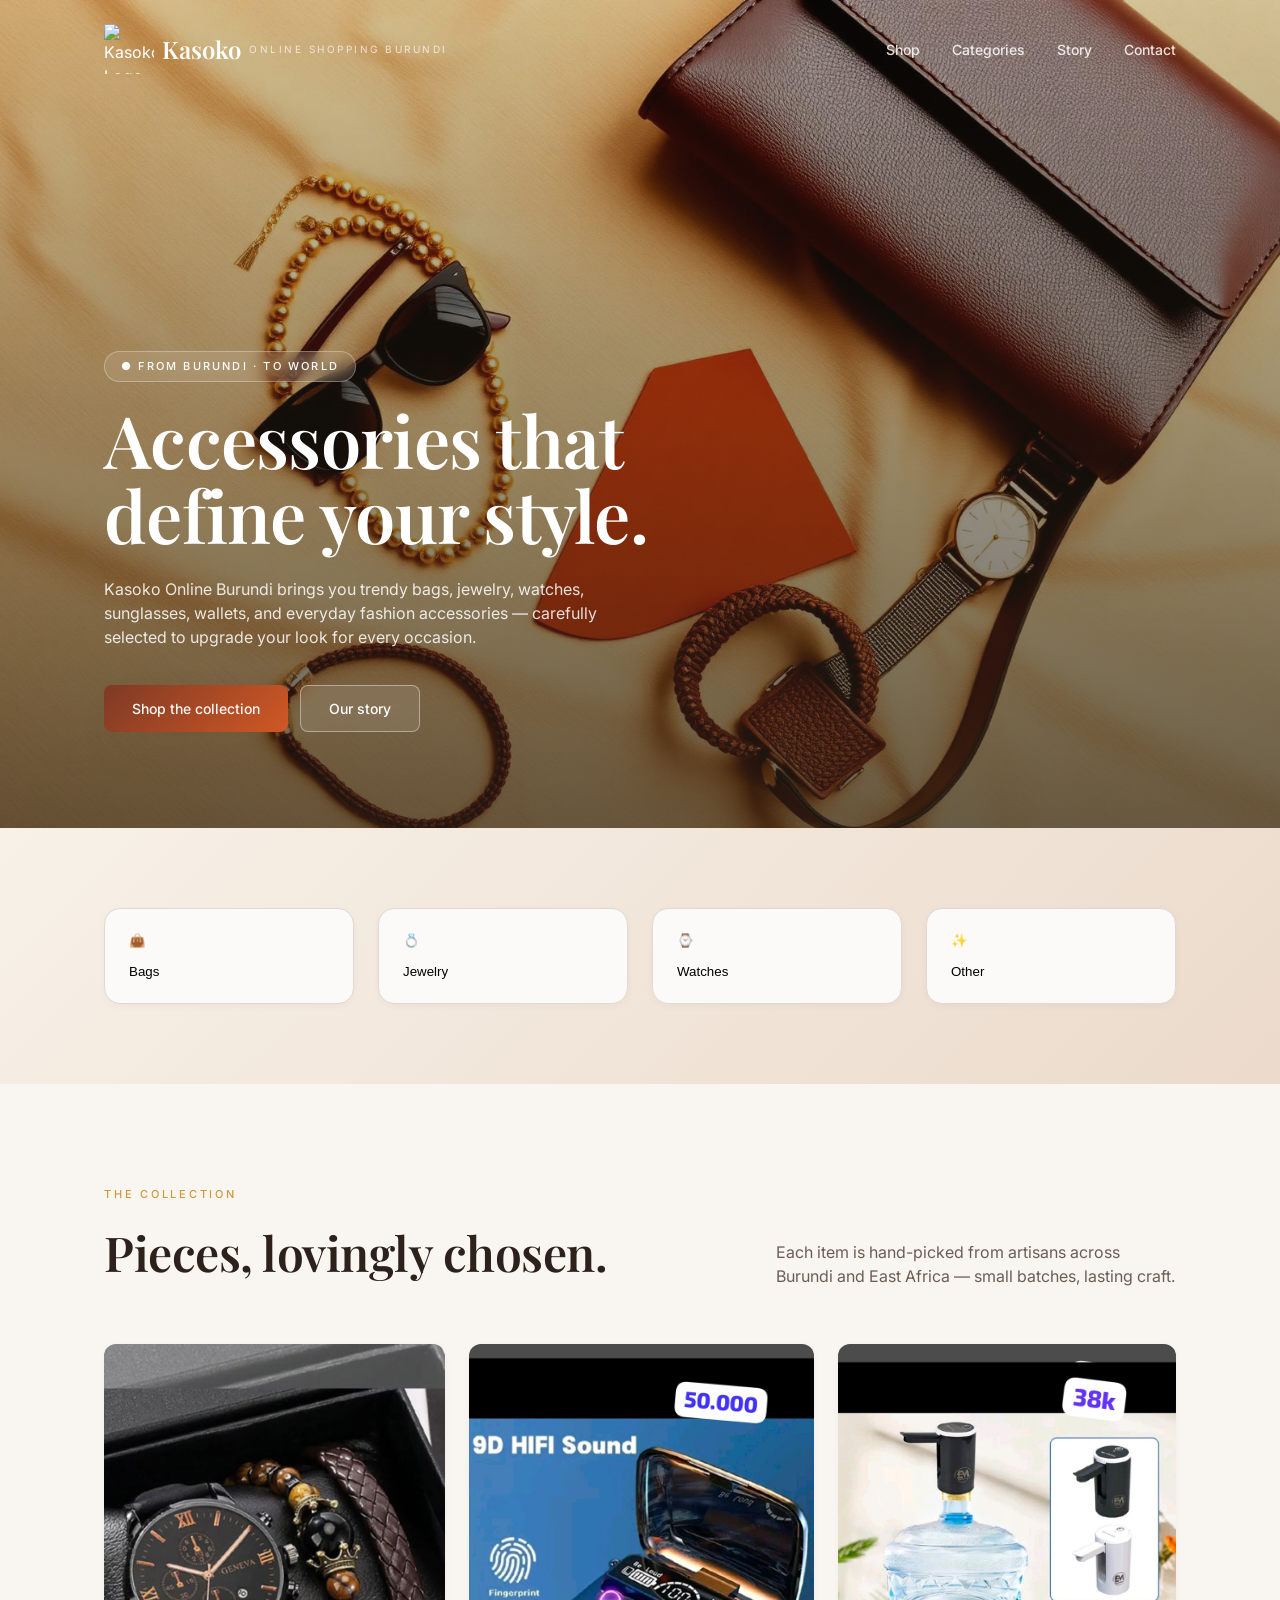
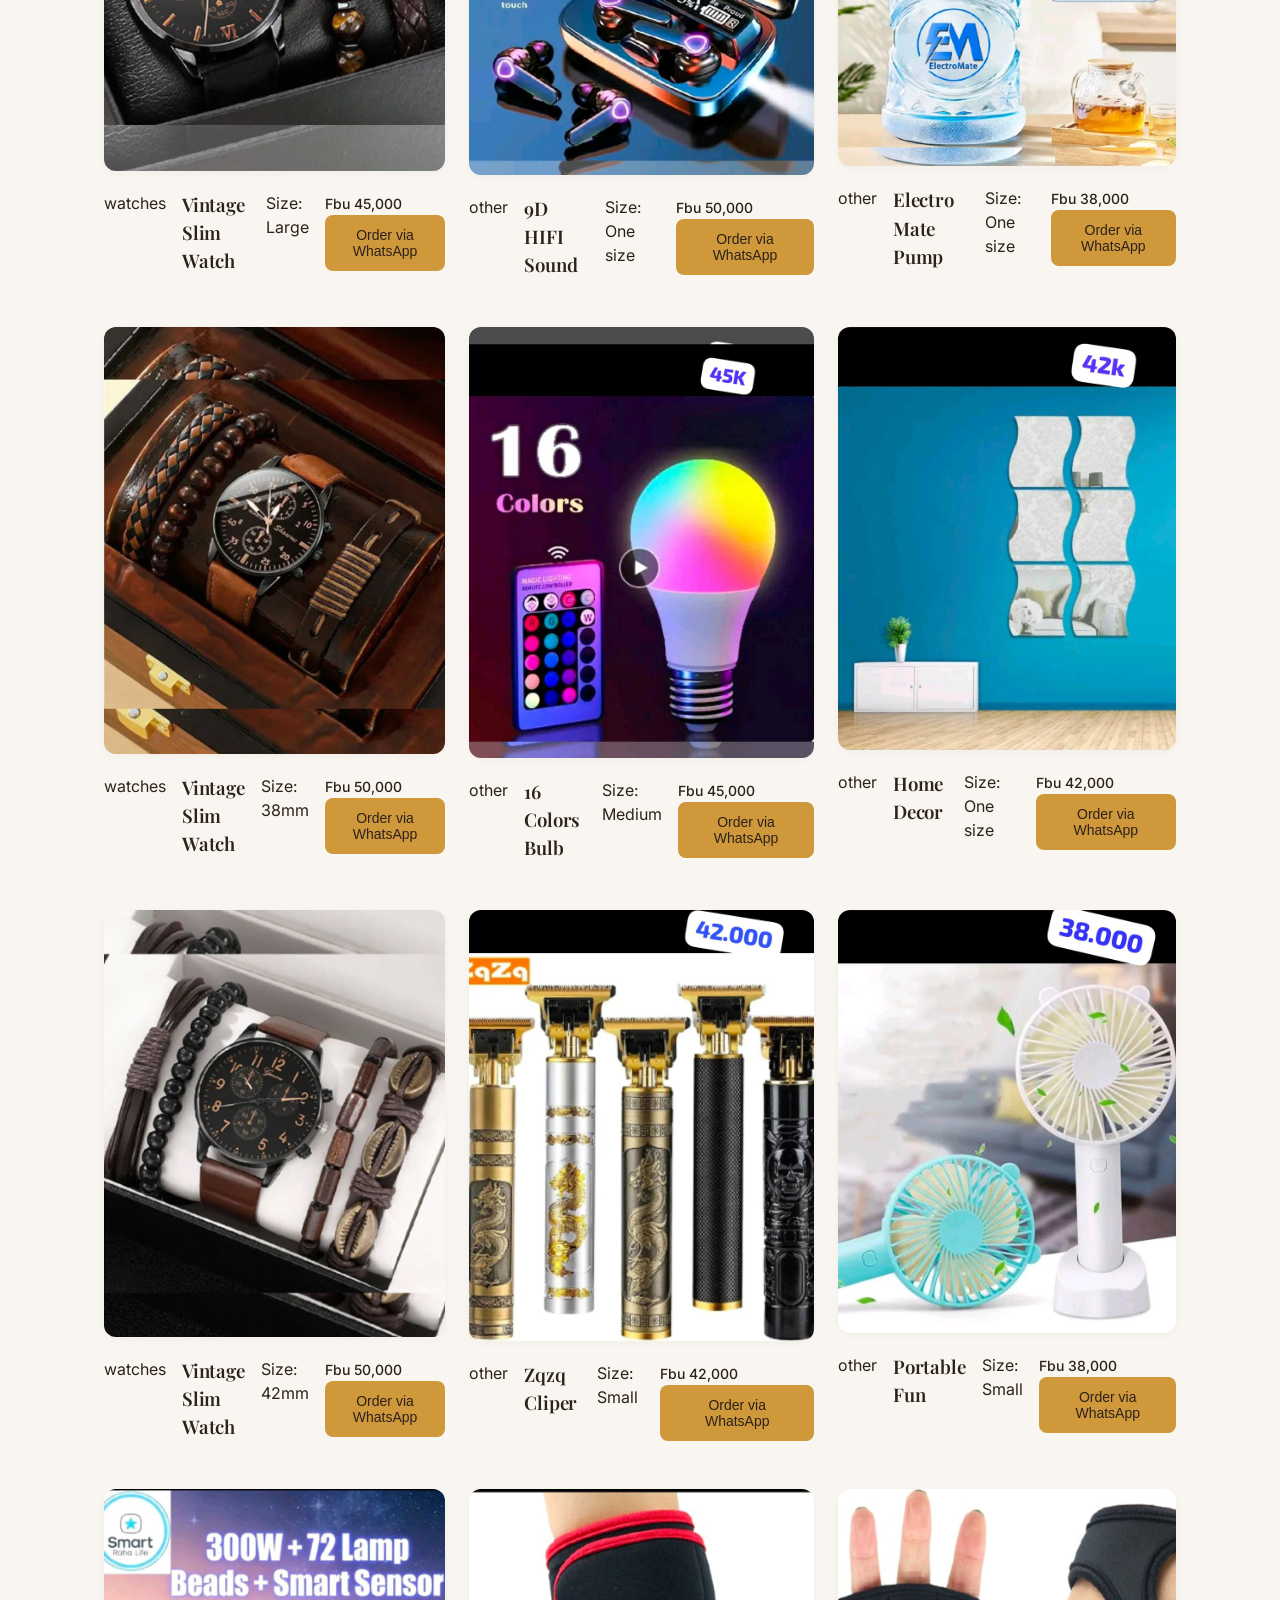
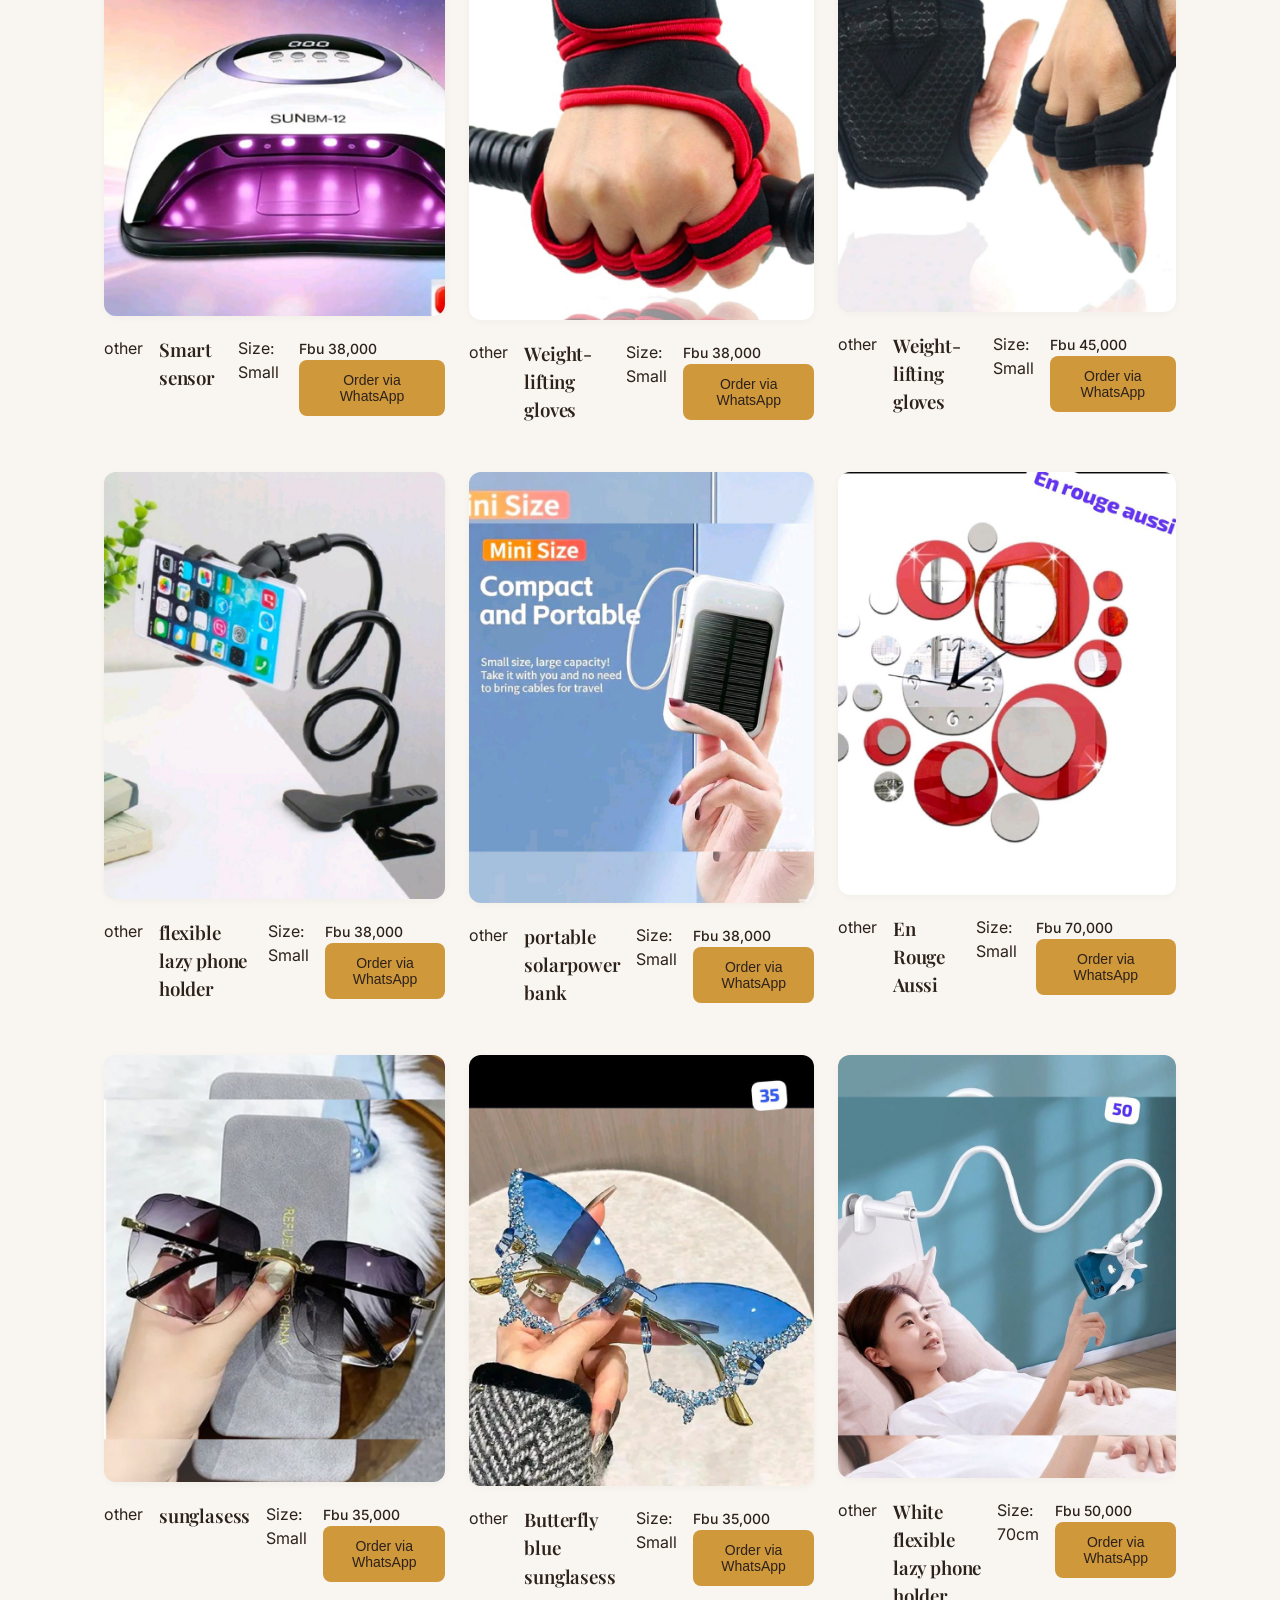
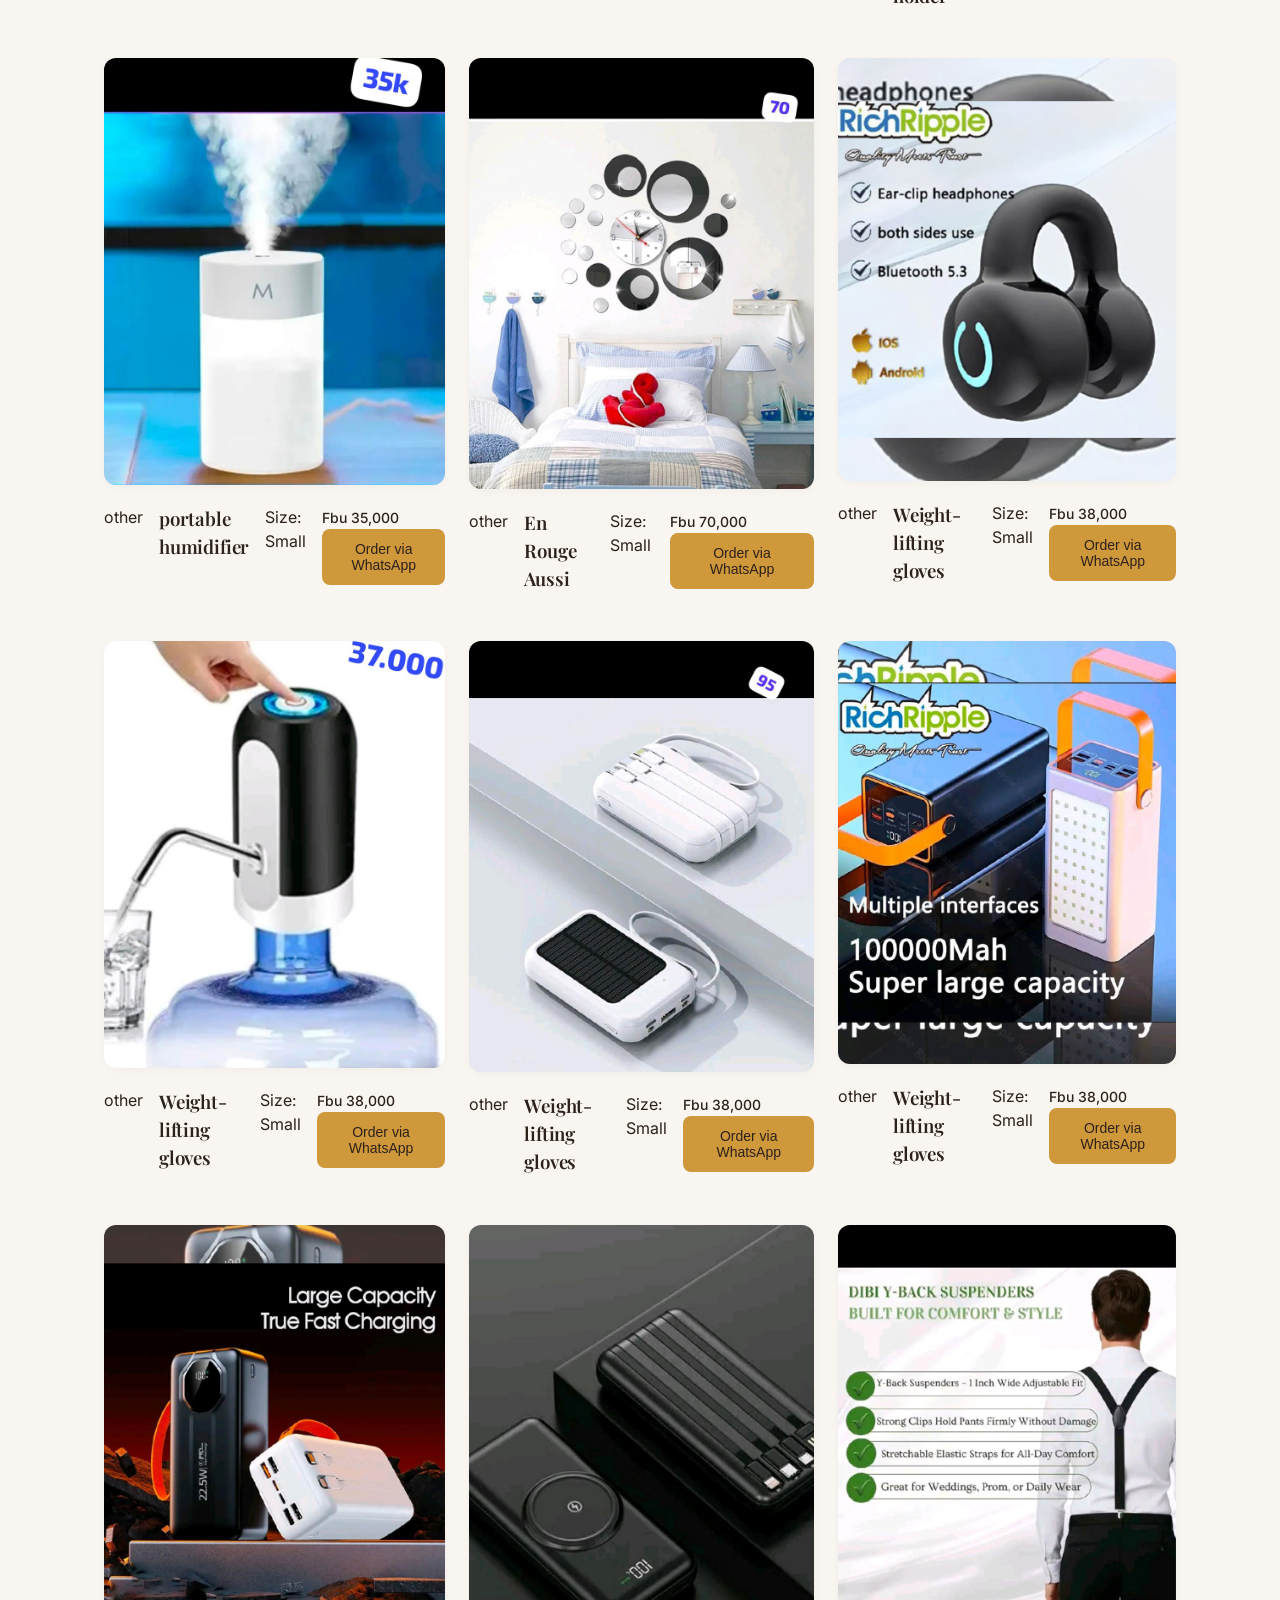
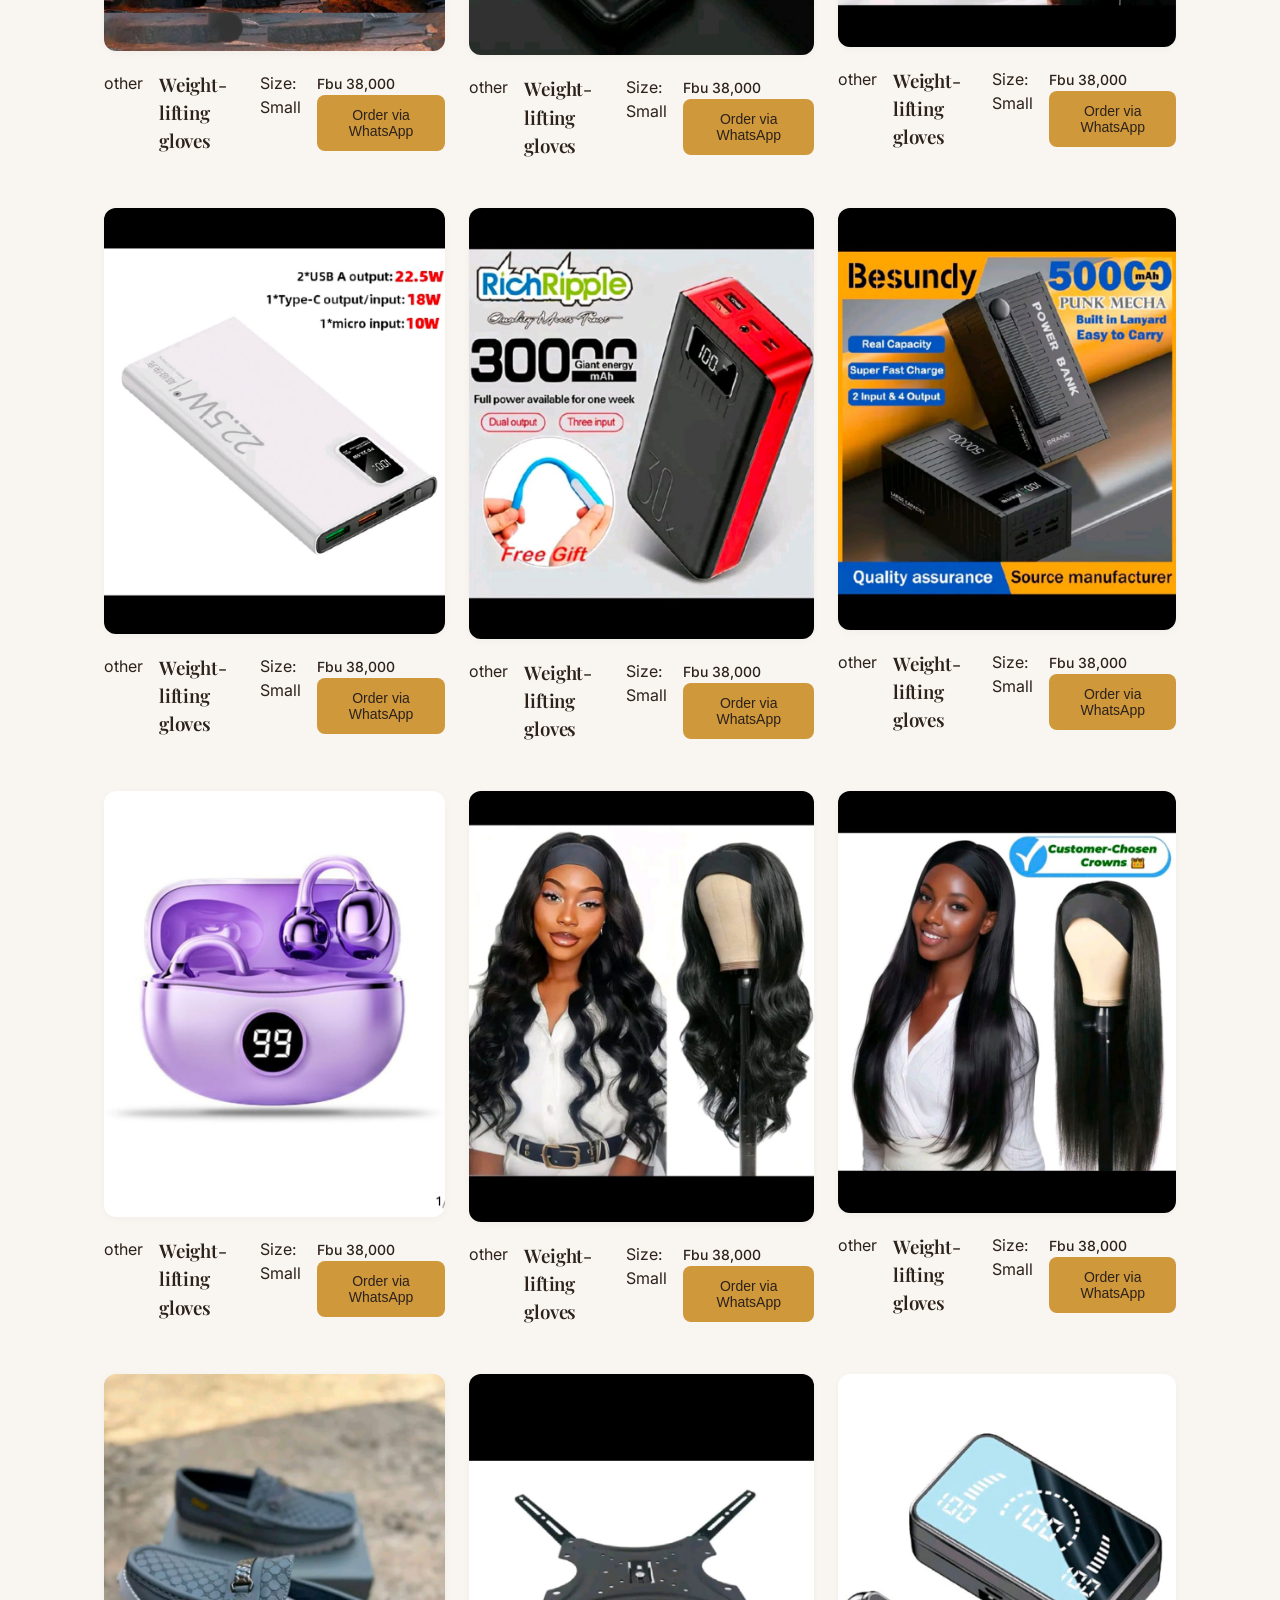
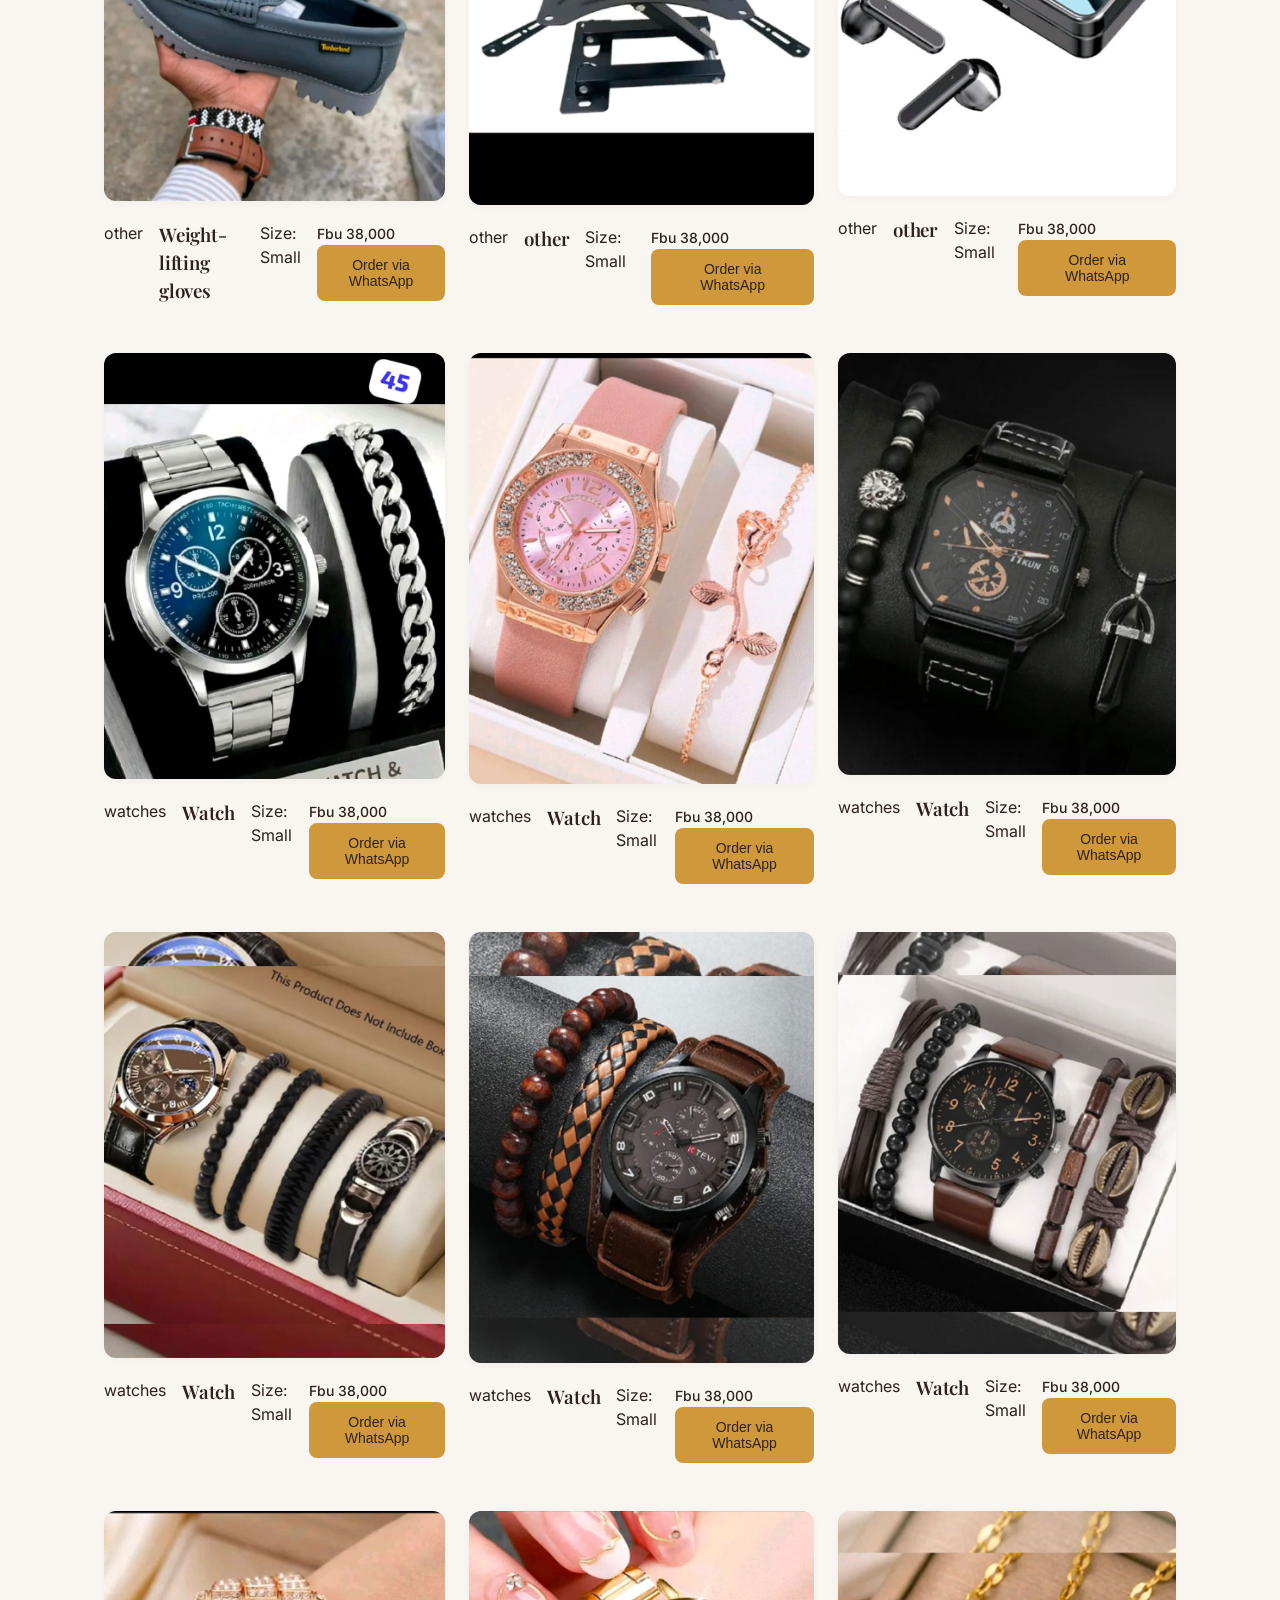
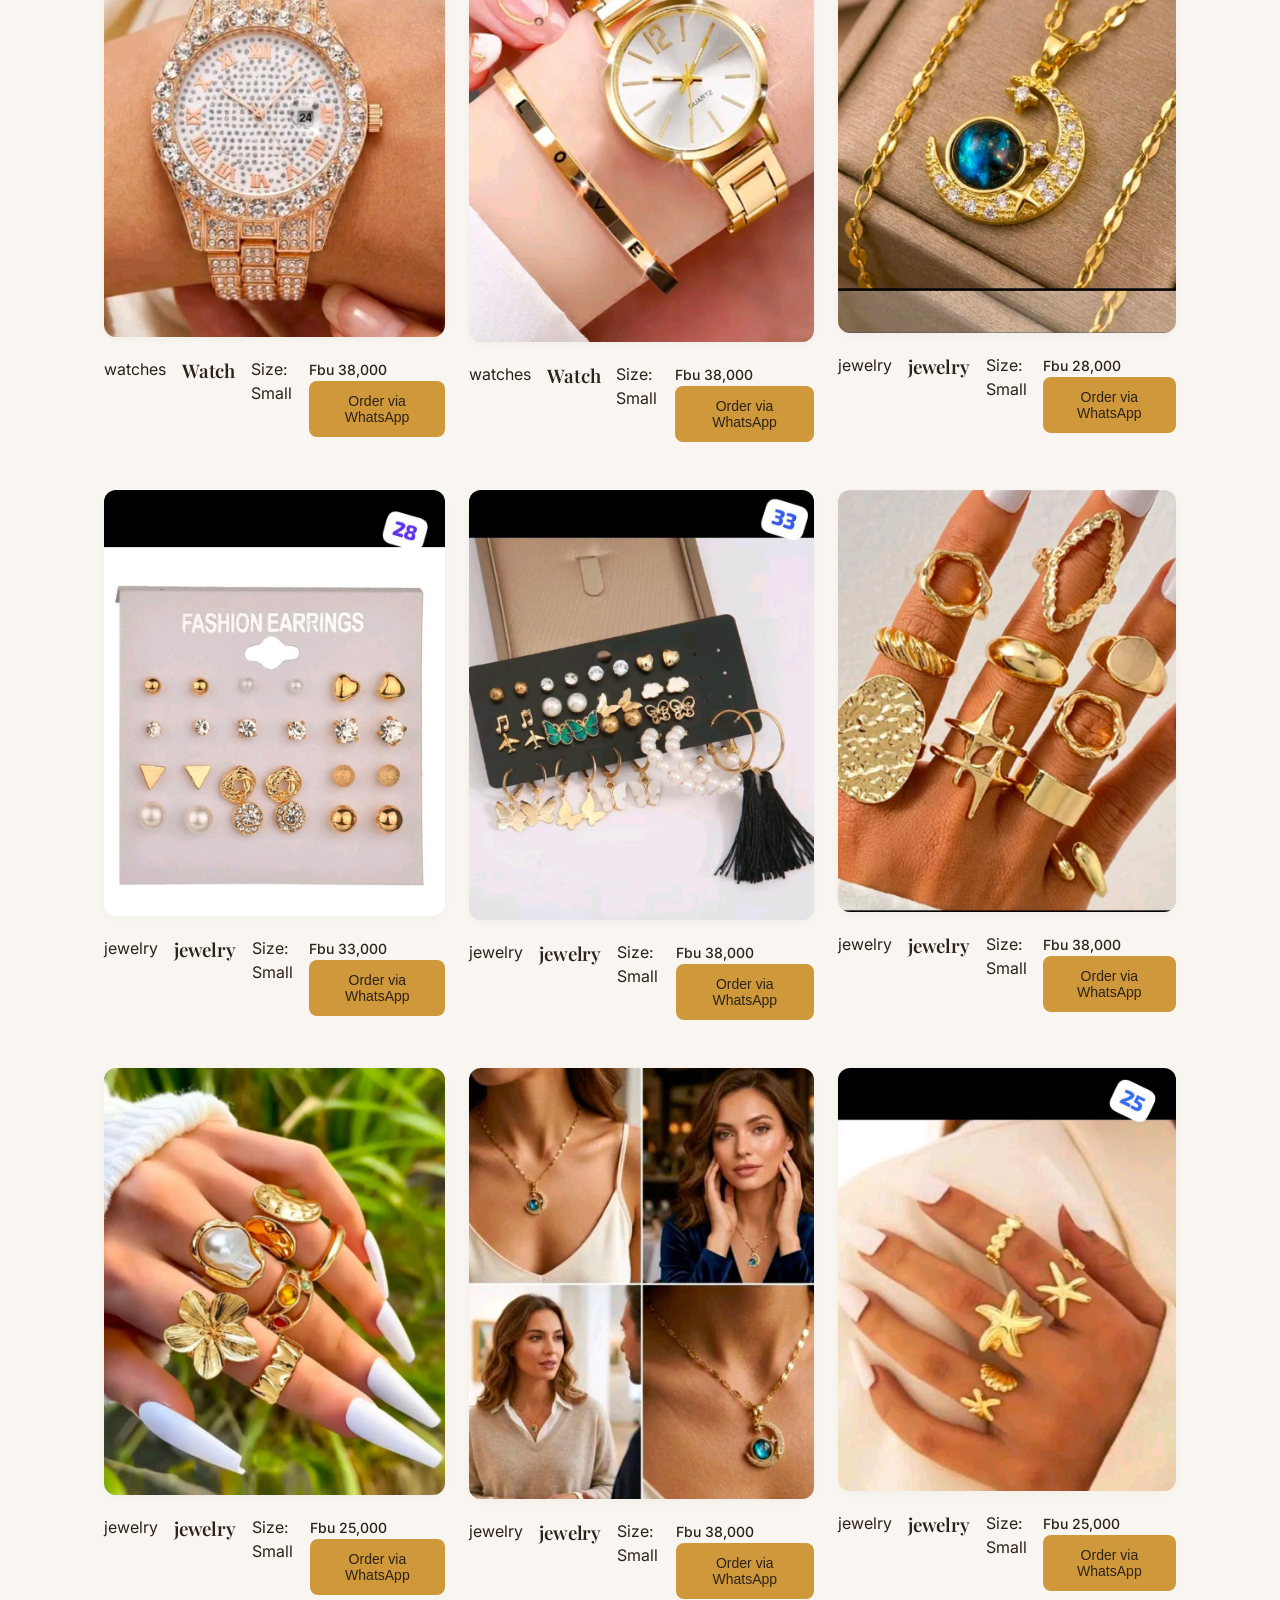
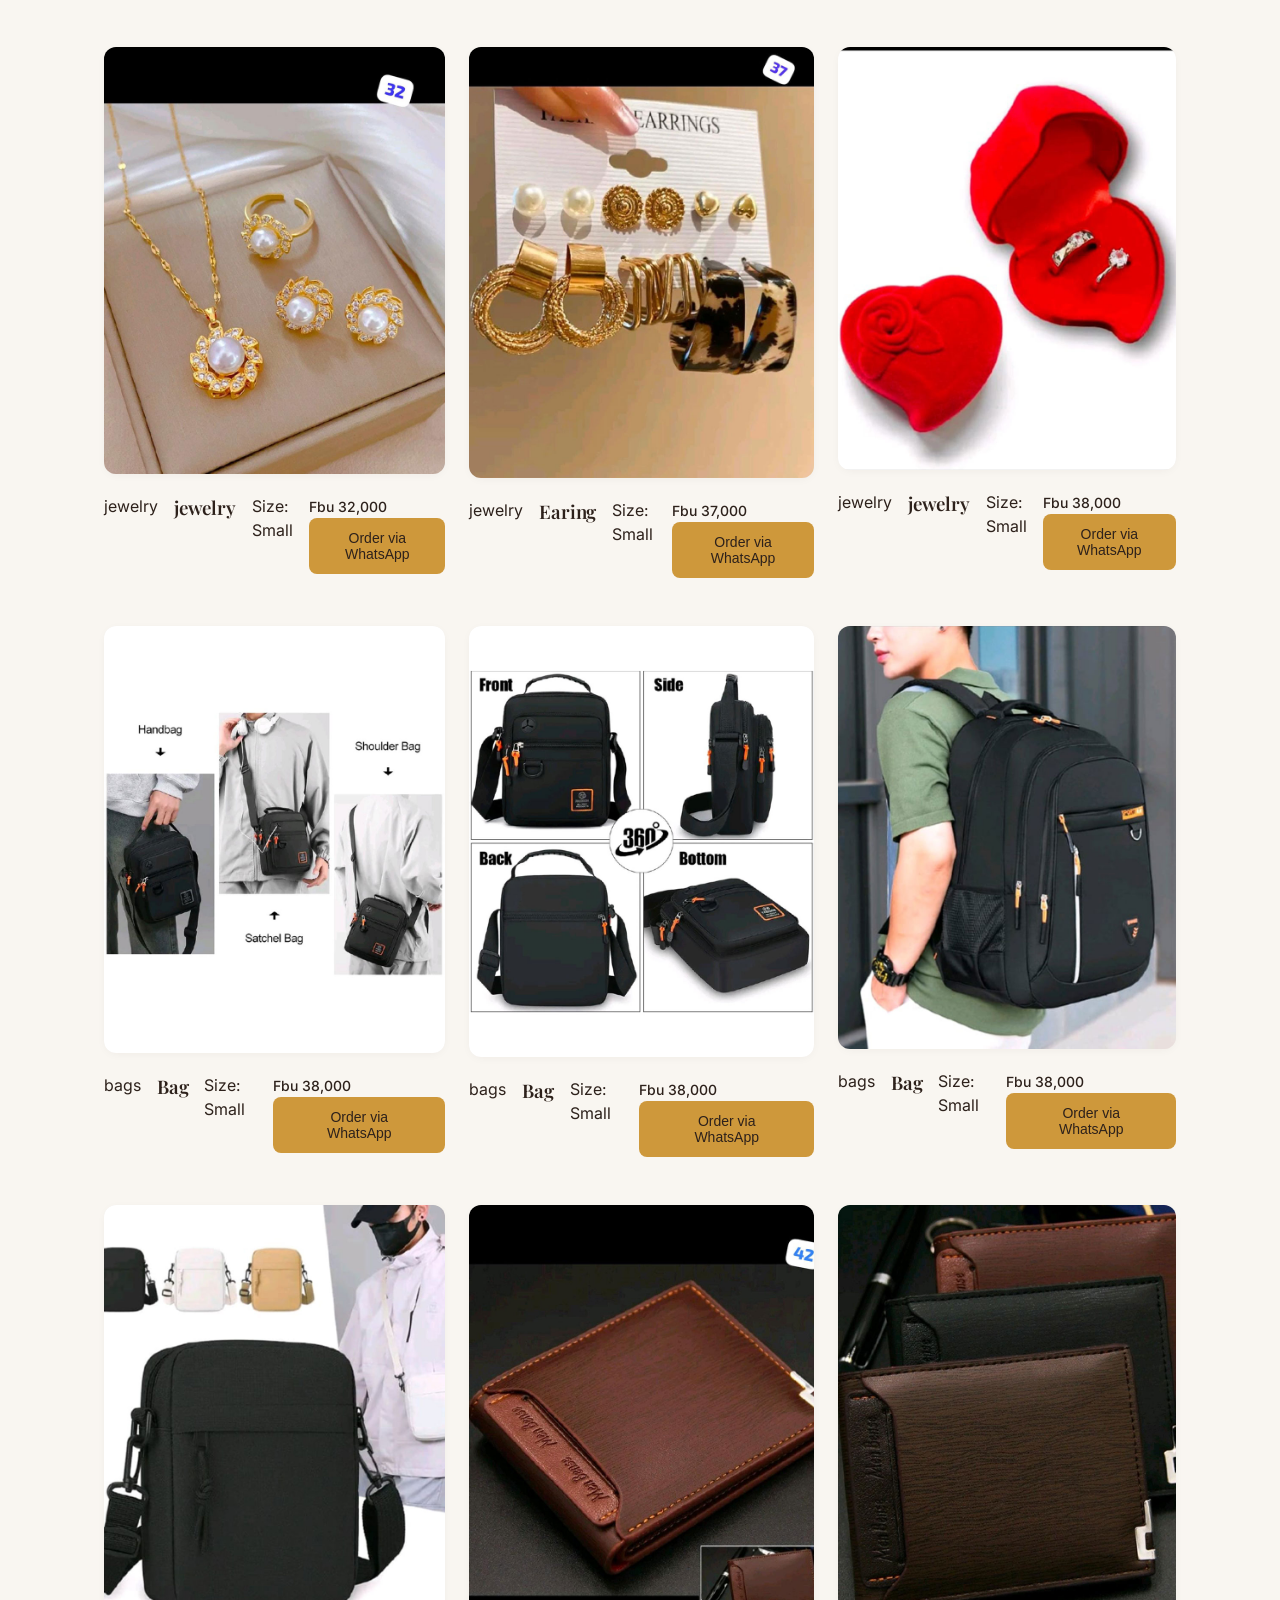
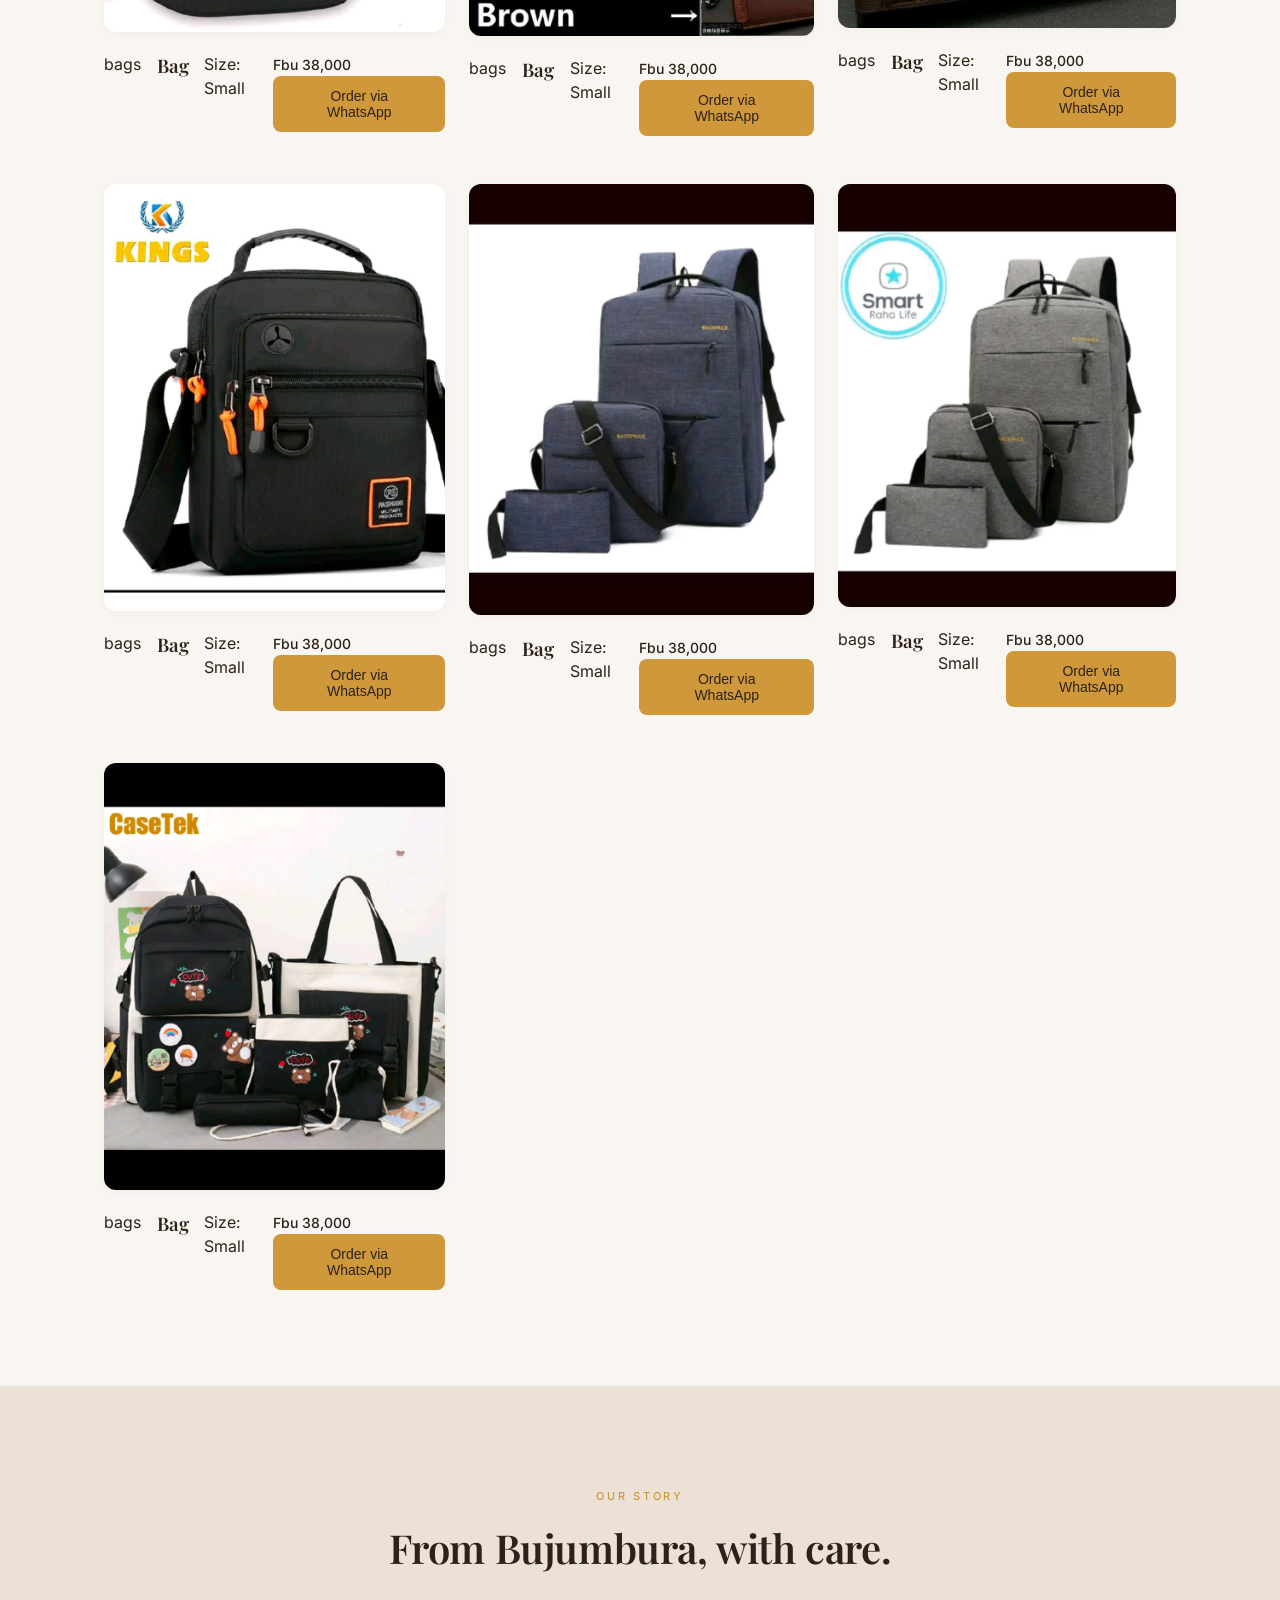
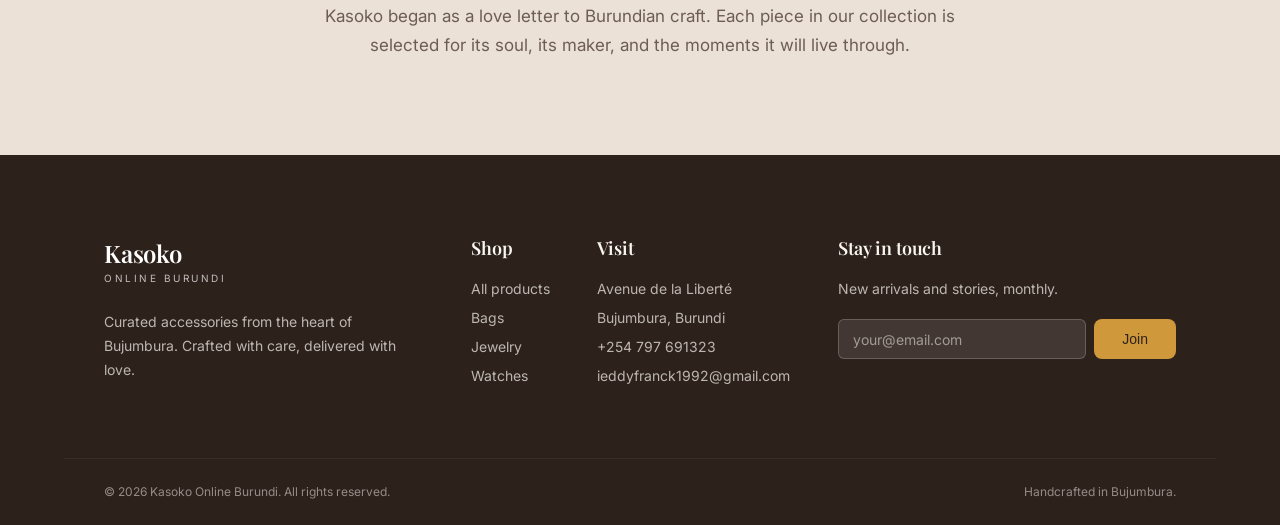
==== index.html @ 1bd31da9 "Initial commit via Netlify [skip ci]" ====
<!doctype html>
<html lang="en">
<head>
  <meta charset="UTF-8" />
  <meta name="viewport" content="width=device-width, initial-scale=1.0" />
  <title>Kasoko Online Burundi — Curated Accessories from Bujumbura</title>
  <meta name="description" content="Kasoko Online Burundi — discover handcrafted bags, jewelry, watches and accessories shipped across Bujumbura and beyond." />
  <link rel="preconnect" href="https://fonts.googleapis.com">
  <link rel="preconnect" href="https://fonts.gstatic.com" crossorigin>
  <link href="https://fonts.googleapis.com/css2?family=Inter:wght@400;500;600&family=Playfair+Display:wght@500;600;700&display=swap" rel="stylesheet">
  <link rel="stylesheet" href="styles.css" />
</head>
<body>
  <header class="navbar">
    <div class="container nav-inner">
      <a href="#" class="brand">
        <img src="assets/Kasoko_logo.png" alt="Kasoko Logo" class="logo">
        <span class="brand-name">Kasoko</span>
        <span class="brand-sub">Online shopping Burundi</span>
      </a>
      <nav class="nav-links" id="navLinks">
        <a href="#collection">Shop</a>
        <a href="#categories">Categories</a>
        <a href="#story">Story</a>
        <a href="#contact">Contact</a>
      </nav>
      
    </div>
  </header>

  <section class="hero">
    <img src="assets/hero.jpg" alt="Curated accessories" class="hero-img" />
    <div class="hero-overlay"></div>
    <div class="container hero-content">
      <span class="badge">● From Burundi · To world</span>
      <h1>Accessories that define your style.</h1>
      <p>Kasoko Online Burundi brings you trendy bags, jewelry, watches, sunglasses, wallets, and everyday fashion accessories — carefully selected to upgrade your look for every occasion.</p>
      <div class="hero-cta">
        <a href="#collection" class="btn btn-hero">Shop the collection</a>
        <a href="#story" class="btn btn-ghost">Our story</a>
      </div>
    </div>
  </section>

  <section id="categories" class="categories">
    <div class="container">
      <div class="cat-grid" id="catGrid"></div>
    </div>
  </section>

  <section id="collection" class="collection">
    <div class="container">
      <div class="section-head">
        <div>
          <span class="eyebrow">The Collection</span>
          <h2>Pieces, lovingly chosen.</h2>
        </div>
        <p>Each item is hand-picked from artisans across Burundi and East Africa — small batches, lasting craft.</p>
      </div>
      <div class="product-grid" id="productGrid"></div>
    </div>
  </section>

  <section id="story" class="story">
    <div class="container story-inner">
      <span class="eyebrow">Our Story</span>
      <h2>From Bujumbura, with care.</h2>
      <p>Kasoko began as a love letter to Burundian craft. Each piece in our collection is selected for its soul, its maker, and the moments it will live through.</p>
    </div>
  </section>

  <footer id="contact" class="footer">
    <div class="container footer-grid">
      <div>
        <h3 class="brand-name light">Kasoko</h3>
        <p class="brand-sub light">Online Burundi</p>
        <p class="footer-about">Curated accessories from the heart of Bujumbura. Crafted with care, delivered with love.</p>
      </div>
      <div class="footer-cols">
        <div>
          <h4>Shop</h4>
          <ul>
            <li><a href="#collection">All products</a></li>
            <li><a href="#categories">Bags</a></li>
            <li><a href="#categories">Jewelry</a></li>
            <li><a href="#categories">Watches</a></li>
          </ul>
        </div>
        <div>
          <h4>Visit</h4>
          <ul>
            <li>Avenue de la Liberté</li>
            <li>Bujumbura, Burundi</li>
            <li>+254 797 691323</li>
            <li>ieddyfranck1992@gmail.com</li>
          </ul>
        </div>
      </div>
      <div>
        <h4>Stay in touch</h4>
        <p class="muted-light">New arrivals and stories, monthly.</p>
        <form class="newsletter" onsubmit="event.preventDefault(); alert('Thanks for subscribing!');">
          <input type="email" placeholder="your@email.com" required />
          <button type="submit" class="btn btn-gold">Join</button>
        </form>
      </div>
    </div>
    <div class="container footer-bottom">
      <p>© <span id="year"></span> Kasoko Online Burundi. All rights reserved.</p>
      <p>Handcrafted in Bujumbura.</p>
    </div>
  </footer>

  <script src="script.js"></script>
</body>
</html>
---- styles.css ----
:root{
  --background:hsl(36,38%,96%);
  --foreground:hsl(20,25%,14%);
  --card:hsl(36,40%,98%);
  --primary:hsl(14,55%,32%);
  --primary-foreground:hsl(36,40%,97%);
  --primary-glow:hsl(18,70%,48%);
  --secondary:hsl(32,35%,88%);
  --muted:hsl(32,25%,92%);
  --muted-foreground:hsl(20,12%,38%);
  --accent:hsl(38,60%,52%);
  --border:hsl(30,20%,85%);
  --gradient-warm:linear-gradient(135deg,hsl(36,50%,94%) 0%,hsl(28,45%,86%) 100%);
  --gradient-primary:linear-gradient(135deg,hsl(14,55%,32%),hsl(18,70%,48%));
  --shadow-card:0 2px 12px -4px hsl(20 25% 14% / .08);
  --shadow-elegant:0 20px 50px -20px hsl(14 55% 32% / .35);
  --transition:all .4s cubic-bezier(.4,0,.2,1);
}
*{box-sizing:border-box;margin:0;padding:0}
html{scroll-behavior:smooth}
body{font-family:Inter,system-ui,sans-serif;background:var(--background);color:var(--foreground);-webkit-font-smoothing:antialiased;line-height:1.5}
h1,h2,h3,h4{font-family:"Playfair Display",Georgia,serif;font-weight:600;letter-spacing:-.01em}
img{display:block;max-width:100%}
a{color:inherit;text-decoration:none}
ul{list-style:none}
.container{max-width:1152px;margin:0 auto;padding:0 24px}
@media(min-width:768px){.container{padding:0 40px}}

.logo {
  width: 50px;
  height: 50px;
  object-fit: contain;
}


/* Buttons */
.btn{display:inline-flex;align-items:center;justify-content:center;gap:8px;padding:12px 28px;border-radius:8px;font-size:14px;font-weight:500;border:none;cursor:pointer;transition:var(--transition)}
.btn-hero{background:var(--gradient-primary);color:var(--primary-foreground);box-shadow:var(--shadow-elegant)}
.btn-hero:hover{transform:translateY(-2px);opacity:.95}
.btn-ghost{background:rgba(255,255,255,.1);color:#fff;border:1px solid rgba(255,255,255,.4);backdrop-filter:blur(8px)}
.btn-ghost:hover{background:rgba(255,255,255,.2)}
.btn-gold{background:var(--accent);color:var(--foreground)}
.btn-gold:hover{opacity:.9}

/* Navbar */
.navbar{position:absolute;top:0;left:0;right:0;z-index:30}
.nav-inner{display:flex;align-items:center;justify-content:space-between;padding-top:24px;padding-bottom:24px}
.brand{display:flex;align-items:center;gap:8px;color:#fff}
.brand-name{font-family:"Playfair Display",serif;font-size:24px;font-weight:600}
.brand-sub{font-size:10px;text-transform:uppercase;letter-spacing:.25em;opacity:.7}
@media(max-width:640px){.brand-sub{display:none}}
.nav-links{display:none;gap:32px}
.nav-links a{font-size:14px;font-weight:500;color:rgba(255,255,255,.85);transition:var(--transition)}
.nav-links a:hover{color:#fff}
@media(min-width:768px){.nav-links{display:flex}}
.nav-links.open{display:flex;position:absolute;top:100%;left:0;right:0;background:var(--foreground);flex-direction:column;padding:20px 24px;gap:16px}
.nav-actions{display:flex;gap:8px}
.icon-btn{background:rgba(255,255,255,.1);border:1px solid rgba(255,255,255,.4);color:#fff;width:40px;height:40px;border-radius:6px;cursor:pointer;backdrop-filter:blur(8px);position:relative;font-size:14px}
.icon-btn:hover{background:rgba(255,255,255,.2)}
.menu-toggle{display:inline-flex}
@media(min-width:768px){.menu-toggle{display:none}}
.cart-count{position:absolute;top:-4px;right:-4px;background:var(--accent);color:var(--foreground);font-size:10px;border-radius:999px;padding:1px 6px;font-weight:600}

/* Hero */
.hero{
  position:relative;
  min-height:92vh;
  overflow:hidden;
  display:flex
}
.hero-img{position:absolute;
  inset:0;
  width:100%;
  height:100%;
  object-fit:cover
}

.hero-overlay{position:absolute;inset:0;background:linear-gradient(to bottom,rgba(40,30,20,.2),rgba(40,30,20,.7))}
.hero-content{position:relative;z-index:10;display:flex;flex-direction:column;align-items:flex-start;justify-content:flex-end;padding-top:128px;padding-bottom:96px;color:#fff;width:100%}
.badge{display:inline-flex;align-items:center;gap:8px;border:1px solid rgba(255,255,255,.3);background:rgba(255,255,255,.1);padding:6px 16px;border-radius:999px;font-size:11px;text-transform:uppercase;letter-spacing:.2em;font-weight:500;backdrop-filter:blur(8px);margin-bottom:20px}
.hero-content h1{font-size:48px;line-height:1.05;max-width:720px}
@media(min-width:768px){.hero-content h1{font-size:72px}}
.hero-content p{margin-top:24px;max-width:520px;font-size:16px;opacity:.85}
.hero-cta{margin-top:36px;display:flex;flex-wrap:wrap;gap:12px}

/* Categories */
.categories{background:var(--gradient-warm);padding:80px 0}
.cat-grid{display:grid;grid-template-columns:repeat(2,1fr);gap:16px}
@media(min-width:768px){.cat-grid{grid-template-columns:repeat(4,1fr);gap:24px}}
.cat-card{background:var(--card);border:1px solid var(--border);border-radius:16px;padding:24px;box-shadow:var(--shadow-card);transition:var(--transition);display:flex;flex-direction:column;gap:16px;cursor:pointer}
.cat-card:hover{transform:translateY(-4px);box-shadow:var(--shadow-elegant)}
.cat-icon{width:48px;height:48px;border-radius:999px;background:hsl(14,55%,32%,.1);color:var(--primary);display:flex;align-items:center;justify-content:center;font-size:20px;transition:var(--transition)}
.cat-card:hover .cat-icon{background:var(--primary);color:#fff}
.cat-card h3{font-size:24px}
.cat-card p{margin-top:4px;font-size:13px;color:var(--muted-foreground)}

/* Collection */
.collection{padding:96px 0}
.section-head{display:flex;flex-direction:column;gap:24px;margin-bottom:56px;align-items:flex-start}
@media(min-width:768px){.section-head{flex-direction:row;justify-content:space-between;align-items:flex-end}}
.eyebrow{font-size:11px;font-weight:500;text-transform:uppercase;letter-spacing:.25em;color:var(--accent)}
.section-head h2{font-size:40px;margin-top:12px}
@media(min-width:768px){.section-head h2{font-size:48px}}
.section-head p{max-width:400px;color:var(--muted-foreground)}
.product-grid{display:grid;grid-template-columns:1fr;gap:48px 24px}
@media(min-width:640px){.product-grid{grid-template-columns:repeat(2,1fr)}}
@media(min-width:1024px){.product-grid{grid-template-columns:repeat(3,1fr)}}
.product{cursor:pointer}
.product-img-wrap{position:relative;aspect-ratio:4/5;overflow:hidden;border-radius:12px;background:var(--muted);box-shadow:var(--shadow-card)}
.product-img-wrap img{width:100%;height:100%;object-fit:cover;transition:transform .7s cubic-bezier(.4,0,.2,1)}
.product:hover .product-img-wrap img{transform:scale(1.05)}
.product-badge{position:absolute;top:16px;left:16px;background:rgba(255,255,255,.9);padding:4px 12px;border-radius:999px;font-size:10px;font-weight:600;text-transform:uppercase;letter-spacing:.15em;backdrop-filter:blur(8px)}
.quick-add{position:absolute;left:16px;right:16px;bottom:16px;background:var(--foreground);color:#fff;border:none;padding:12px;border-radius:8px;font-size:14px;font-weight:500;cursor:pointer;opacity:0;transform:translateY(12px);transition:var(--transition)}
.quick-add:hover{background:var(--primary)}
.product:hover .quick-add{opacity:1;transform:translateY(0)}
.product-info{display:flex;justify-content:space-between;gap:16px;margin-top:20px}
.product-cat{font-size:11px;text-transform:uppercase;letter-spacing:.18em;color:var(--muted-foreground);font-weight:500}
.product-name{font-family:"Playfair Display",serif;font-size:20px;margin-top:4px}
.product-price{font-size:14px;font-weight:500;white-space:nowrap}

/* Story */
.story{background:var(--secondary);padding:96px 0}
.story-inner{max-width:720px;text-align:center;margin:0 auto}
.story-inner h2{font-size:40px;margin-top:12px}
.story-inner p{margin-top:24px;color:var(--muted-foreground);font-size:17px;line-height:1.7}

/* Footer */
.footer{background:var(--foreground);color:hsl(36,40%,96%);padding:80px 0 24px}
.footer-grid{display:grid;grid-template-columns:1fr;gap:48px}
@media(min-width:768px){.footer-grid{grid-template-columns:1fr 1fr 1fr}}
.light{color:#fff}
.footer-about{margin-top:24px;font-size:14px;opacity:.7;max-width:320px;line-height:1.7}
.footer-cols{display:grid;grid-template-columns:1fr 1fr;gap:32px}
.footer h4{font-family:"Playfair Display",serif;font-size:18px;margin-bottom:16px}
.footer ul li{font-size:14px;opacity:.7;margin-bottom:8px}
.footer ul li a:hover{opacity:1}
.muted-light{margin-top:12px;font-size:14px;opacity:.7}
.newsletter{display:flex;gap:8px;margin-top:20px}
.newsletter input{flex:1;background:rgba(255,255,255,.1);border:1px solid rgba(255,255,255,.2);color:#fff;padding:10px 14px;border-radius:6px;font-family:inherit;font-size:14px}
.newsletter input::placeholder{color:rgba(255,255,255,.5)}
.footer-bottom{margin-top:64px;padding-top:24px;border-top:1px solid rgba(255,255,255,.1);display:flex;flex-direction:column;gap:12px;font-size:12px;opacity:.5}
@media(min-width:768px){.footer-bottom{flex-direction:row;justify-content:space-between;align-items:center}}
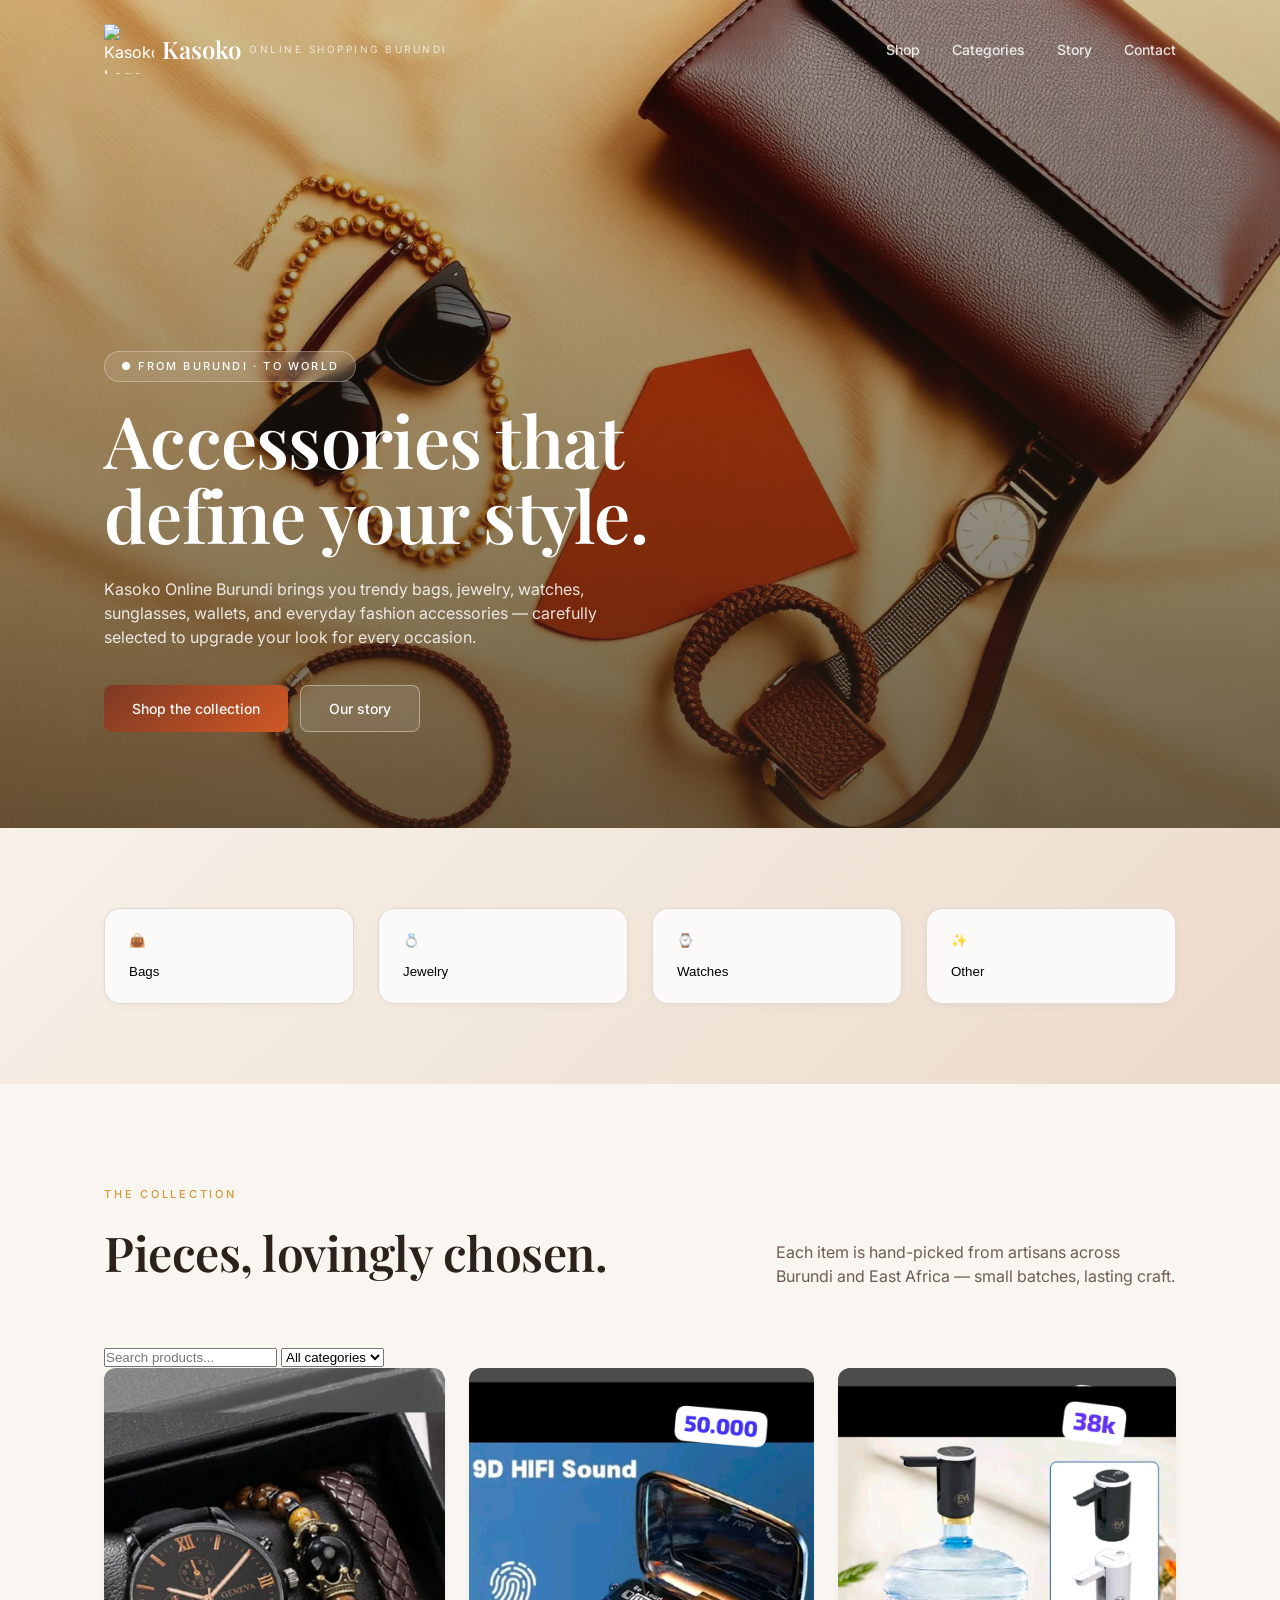
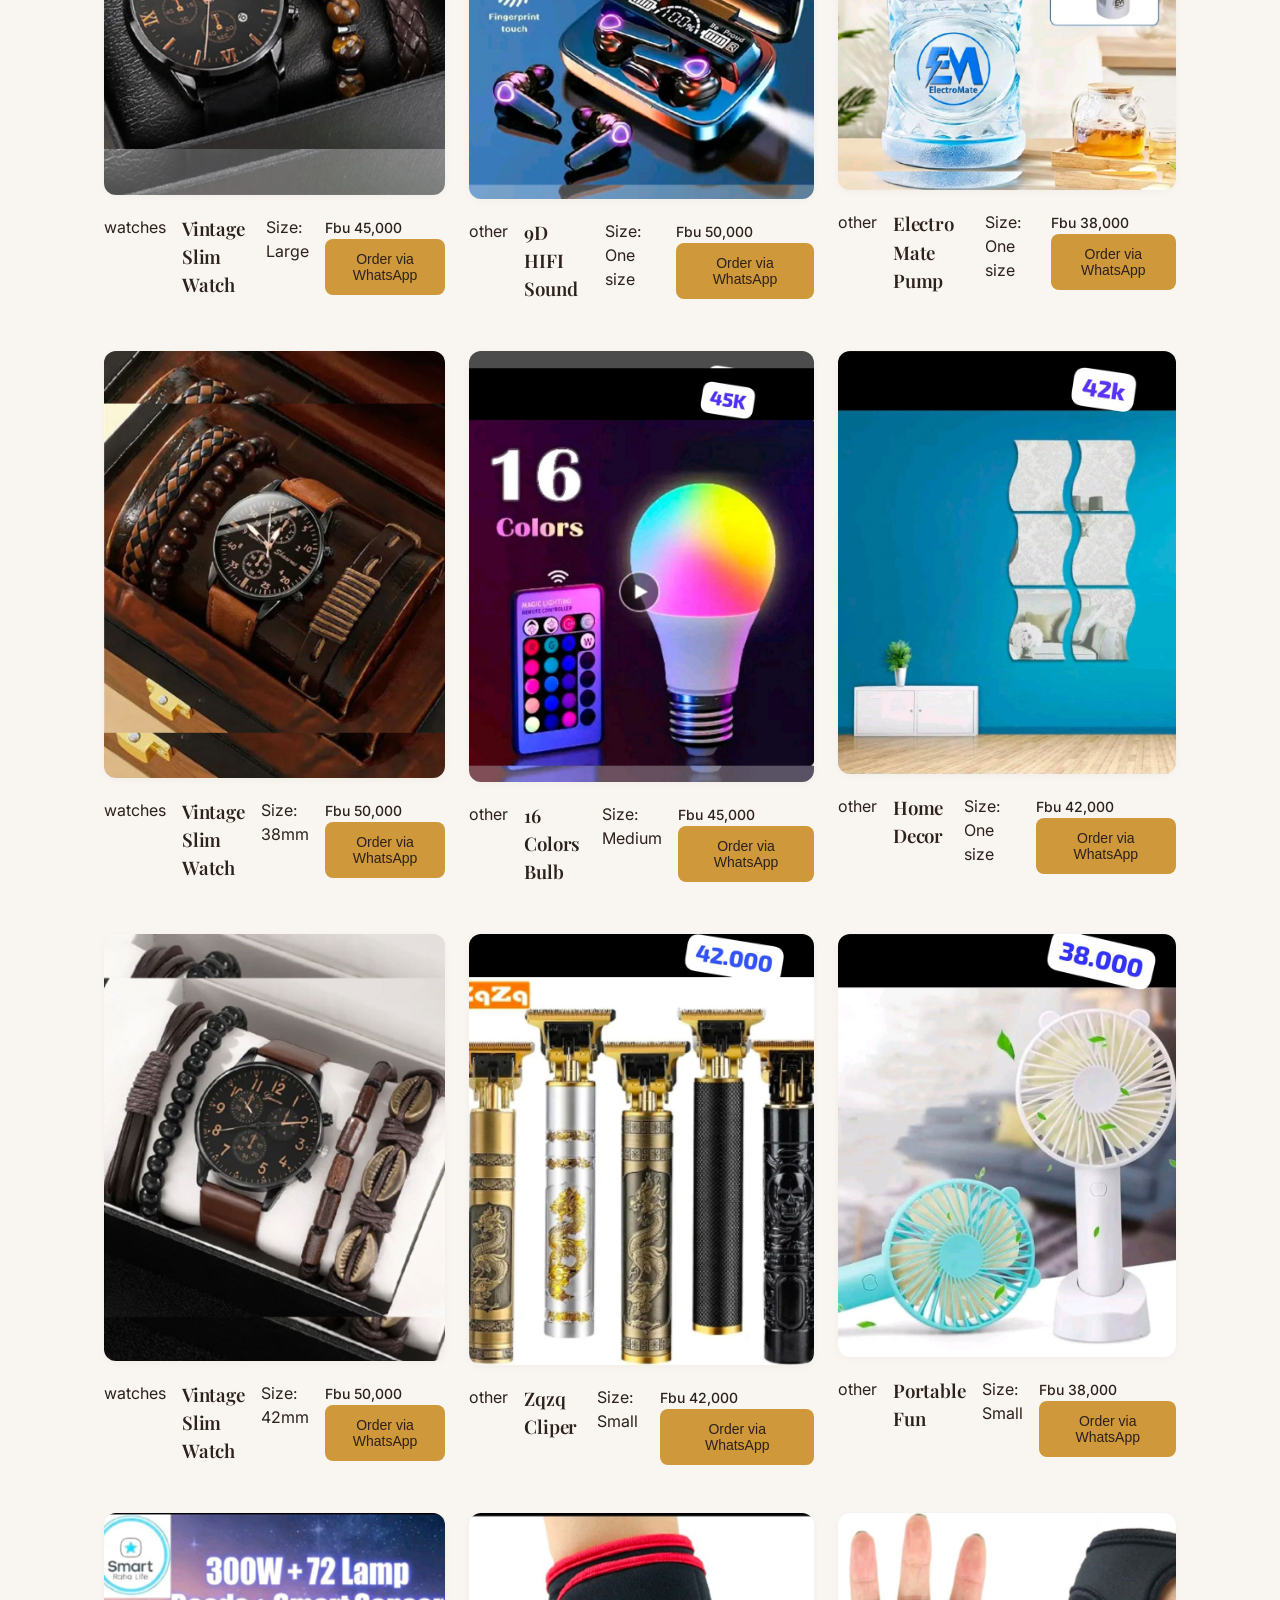
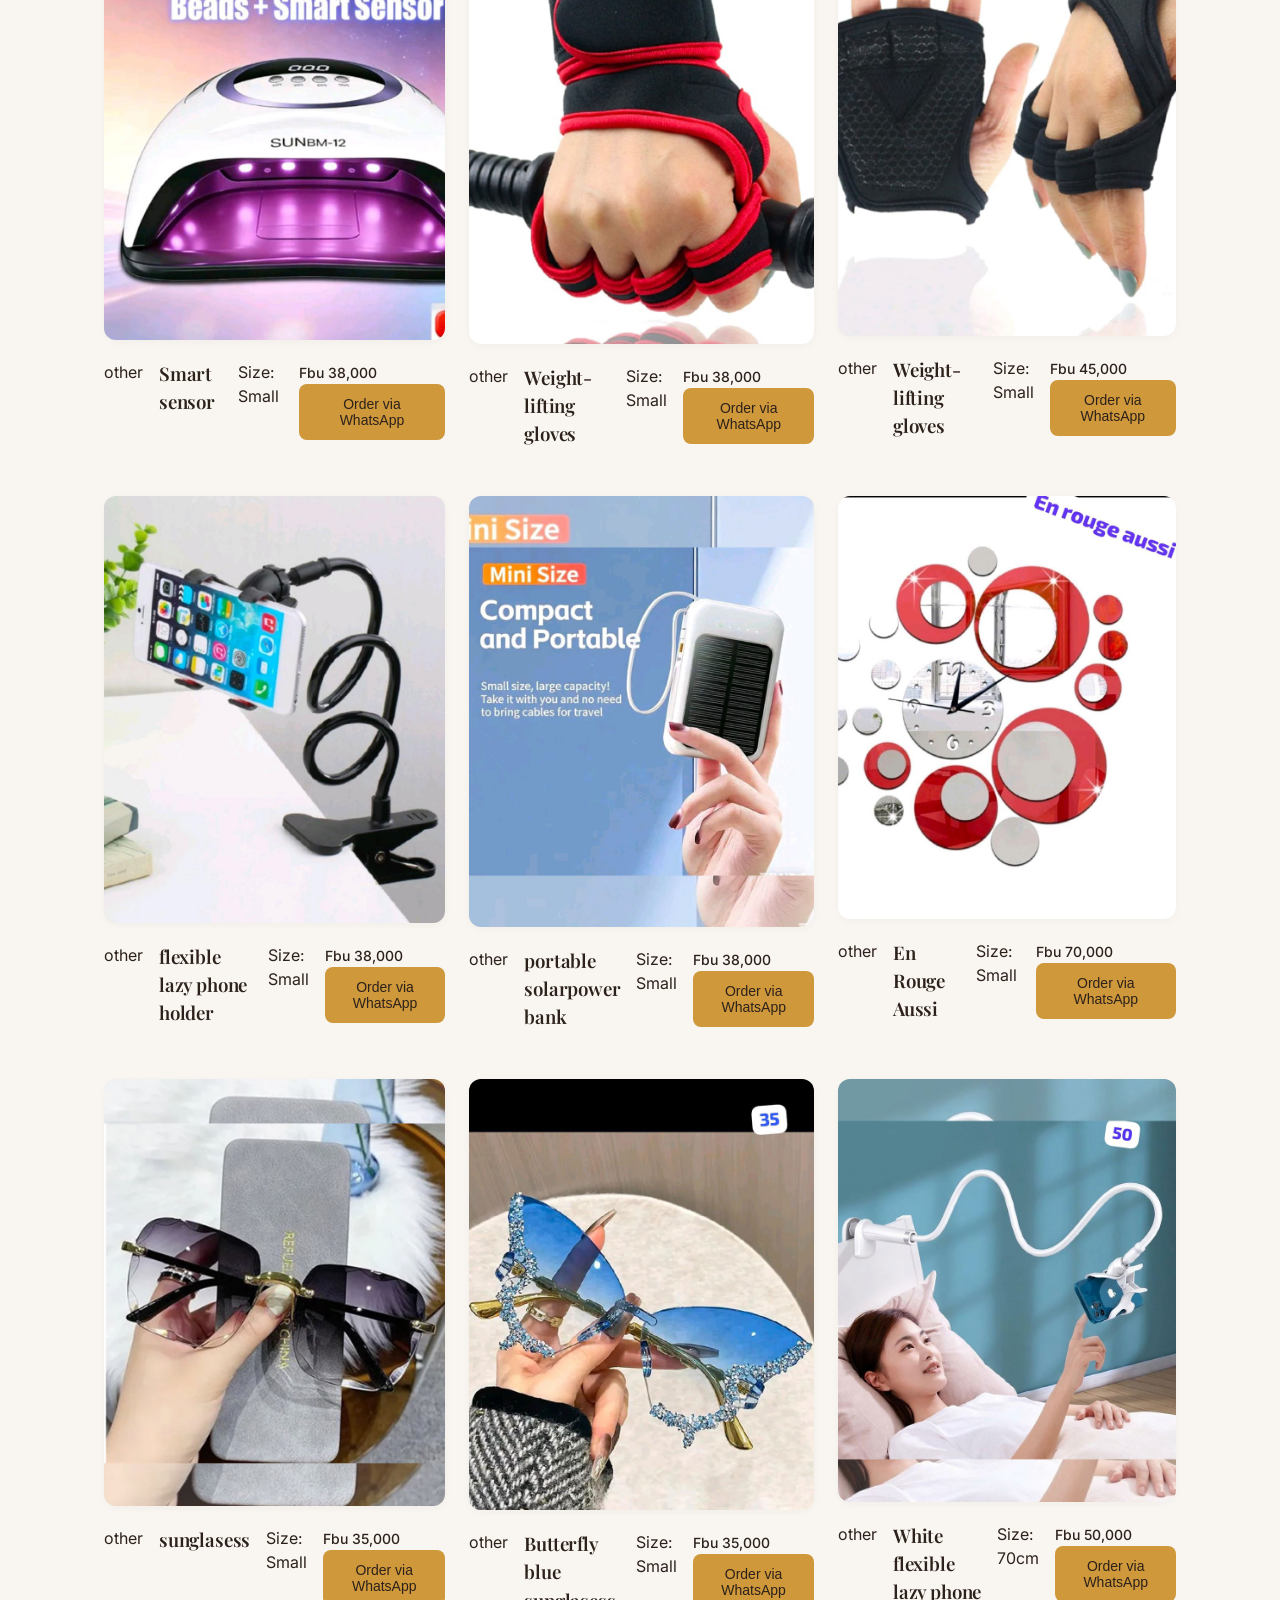
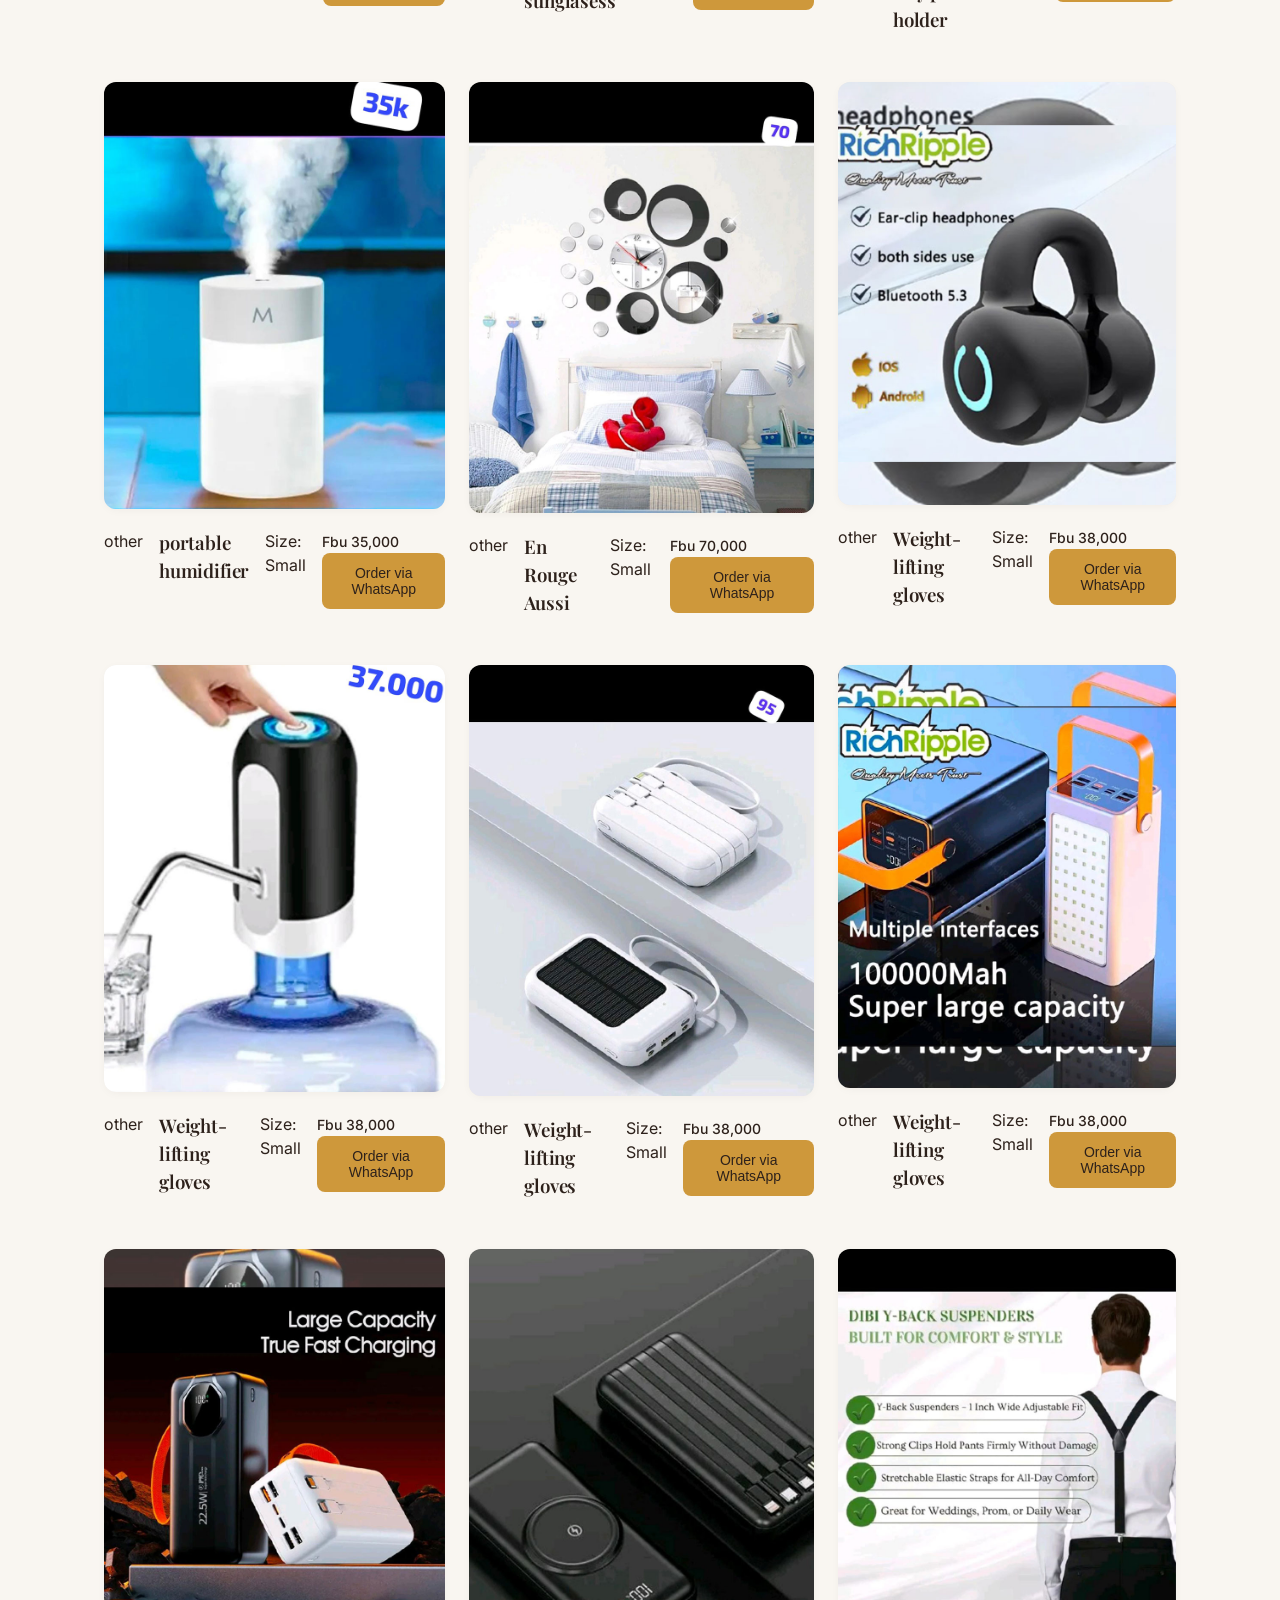
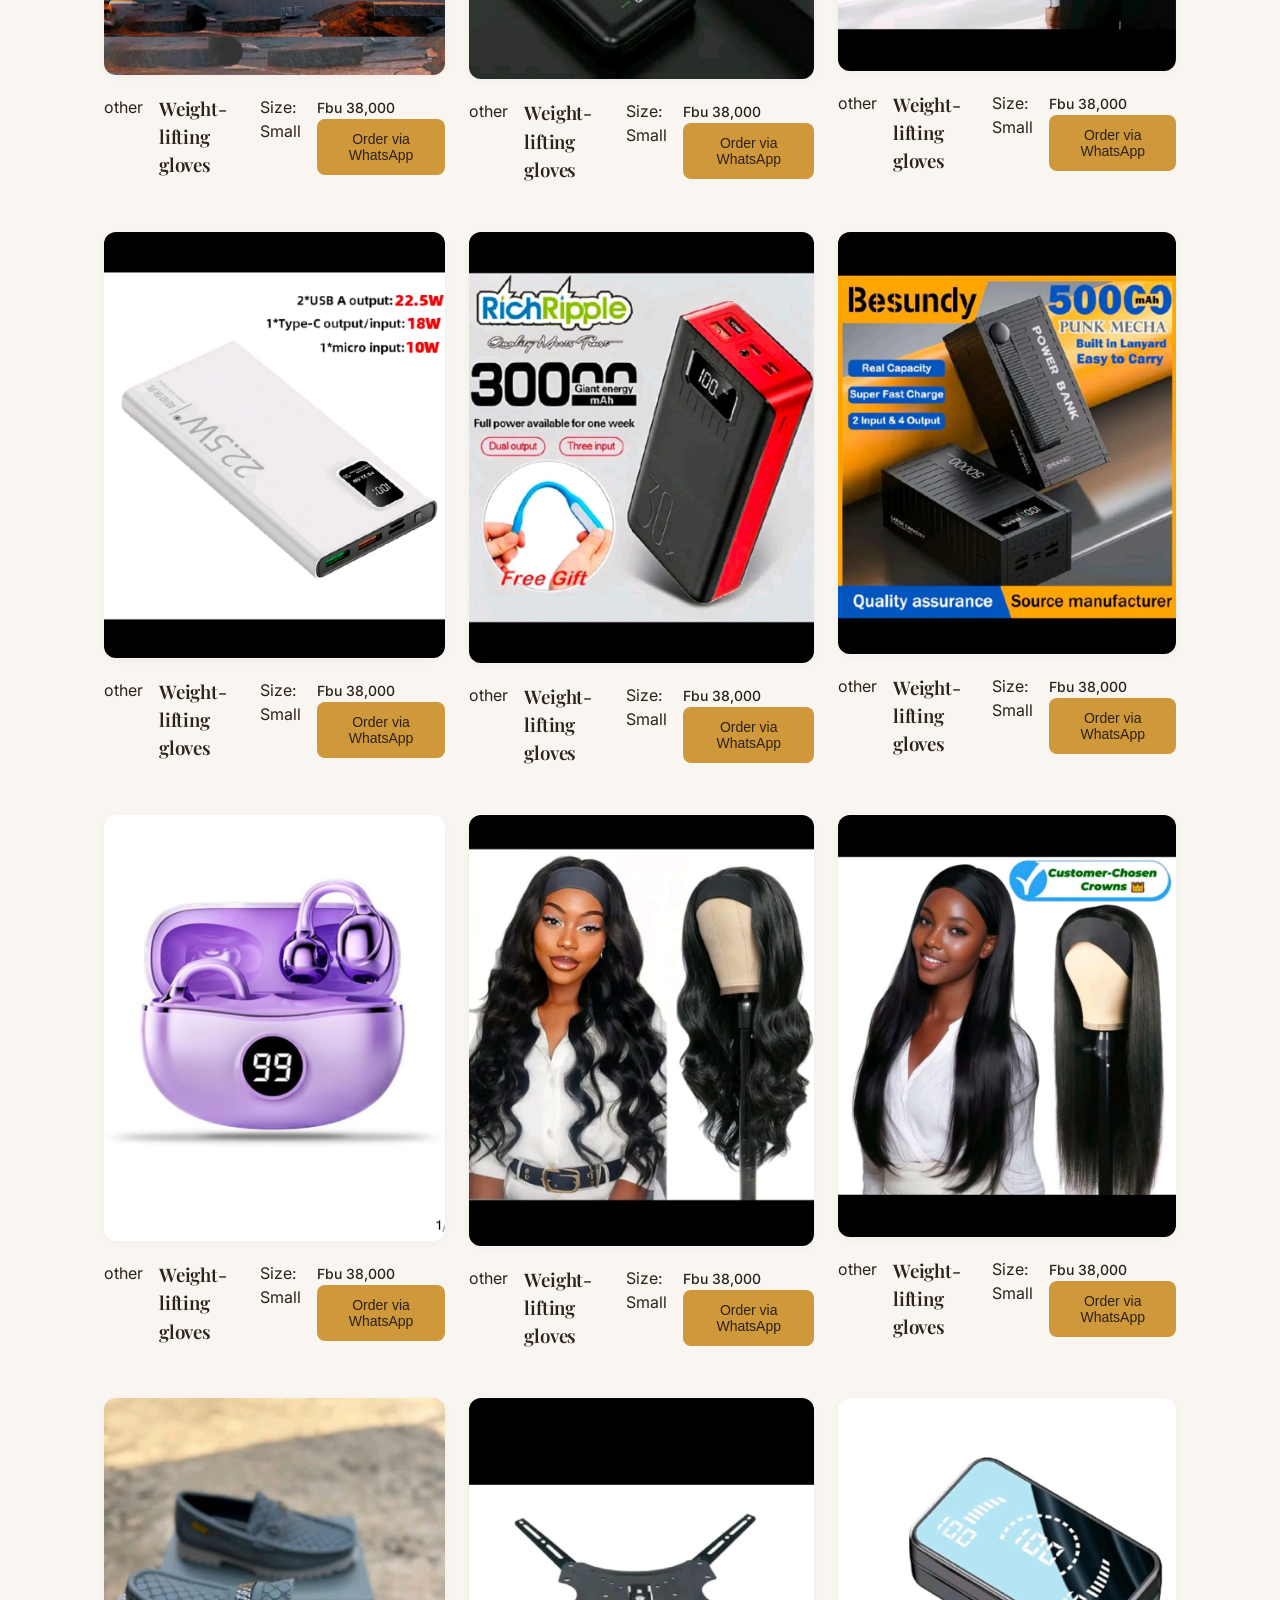
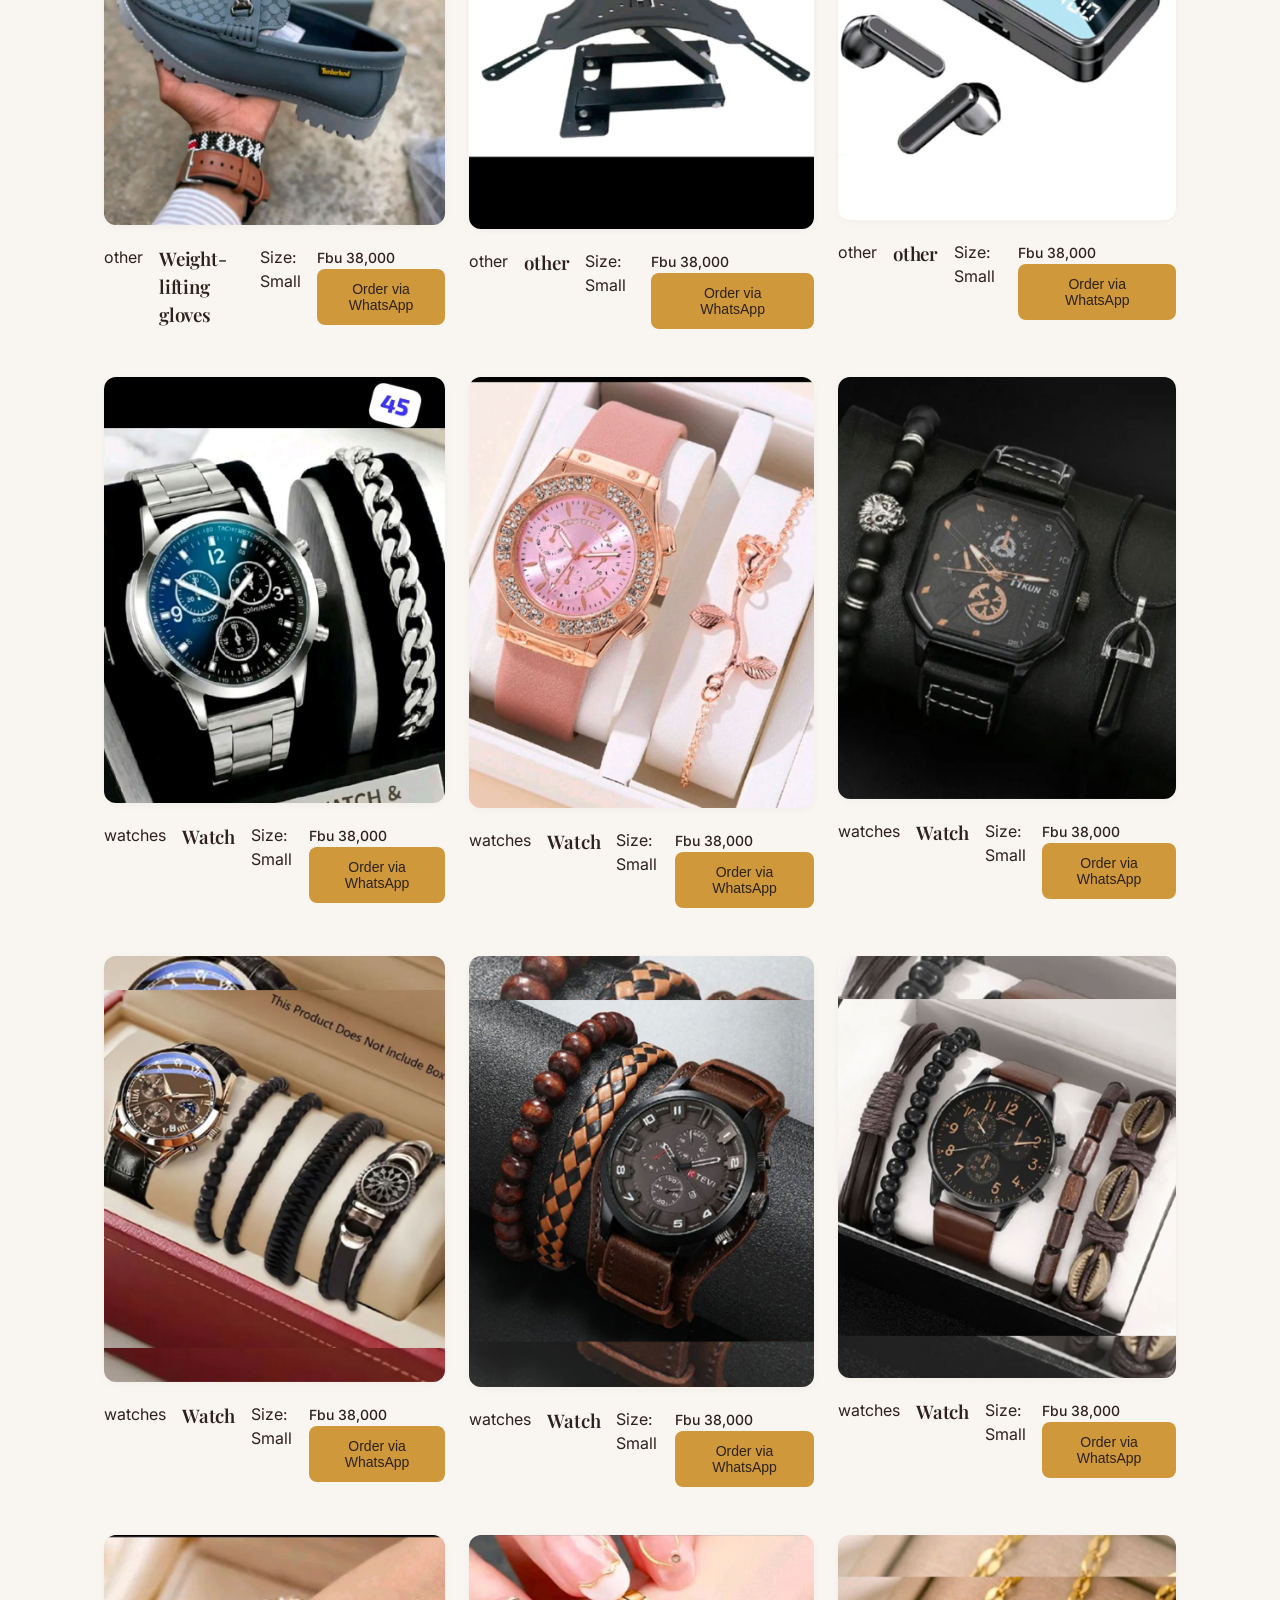
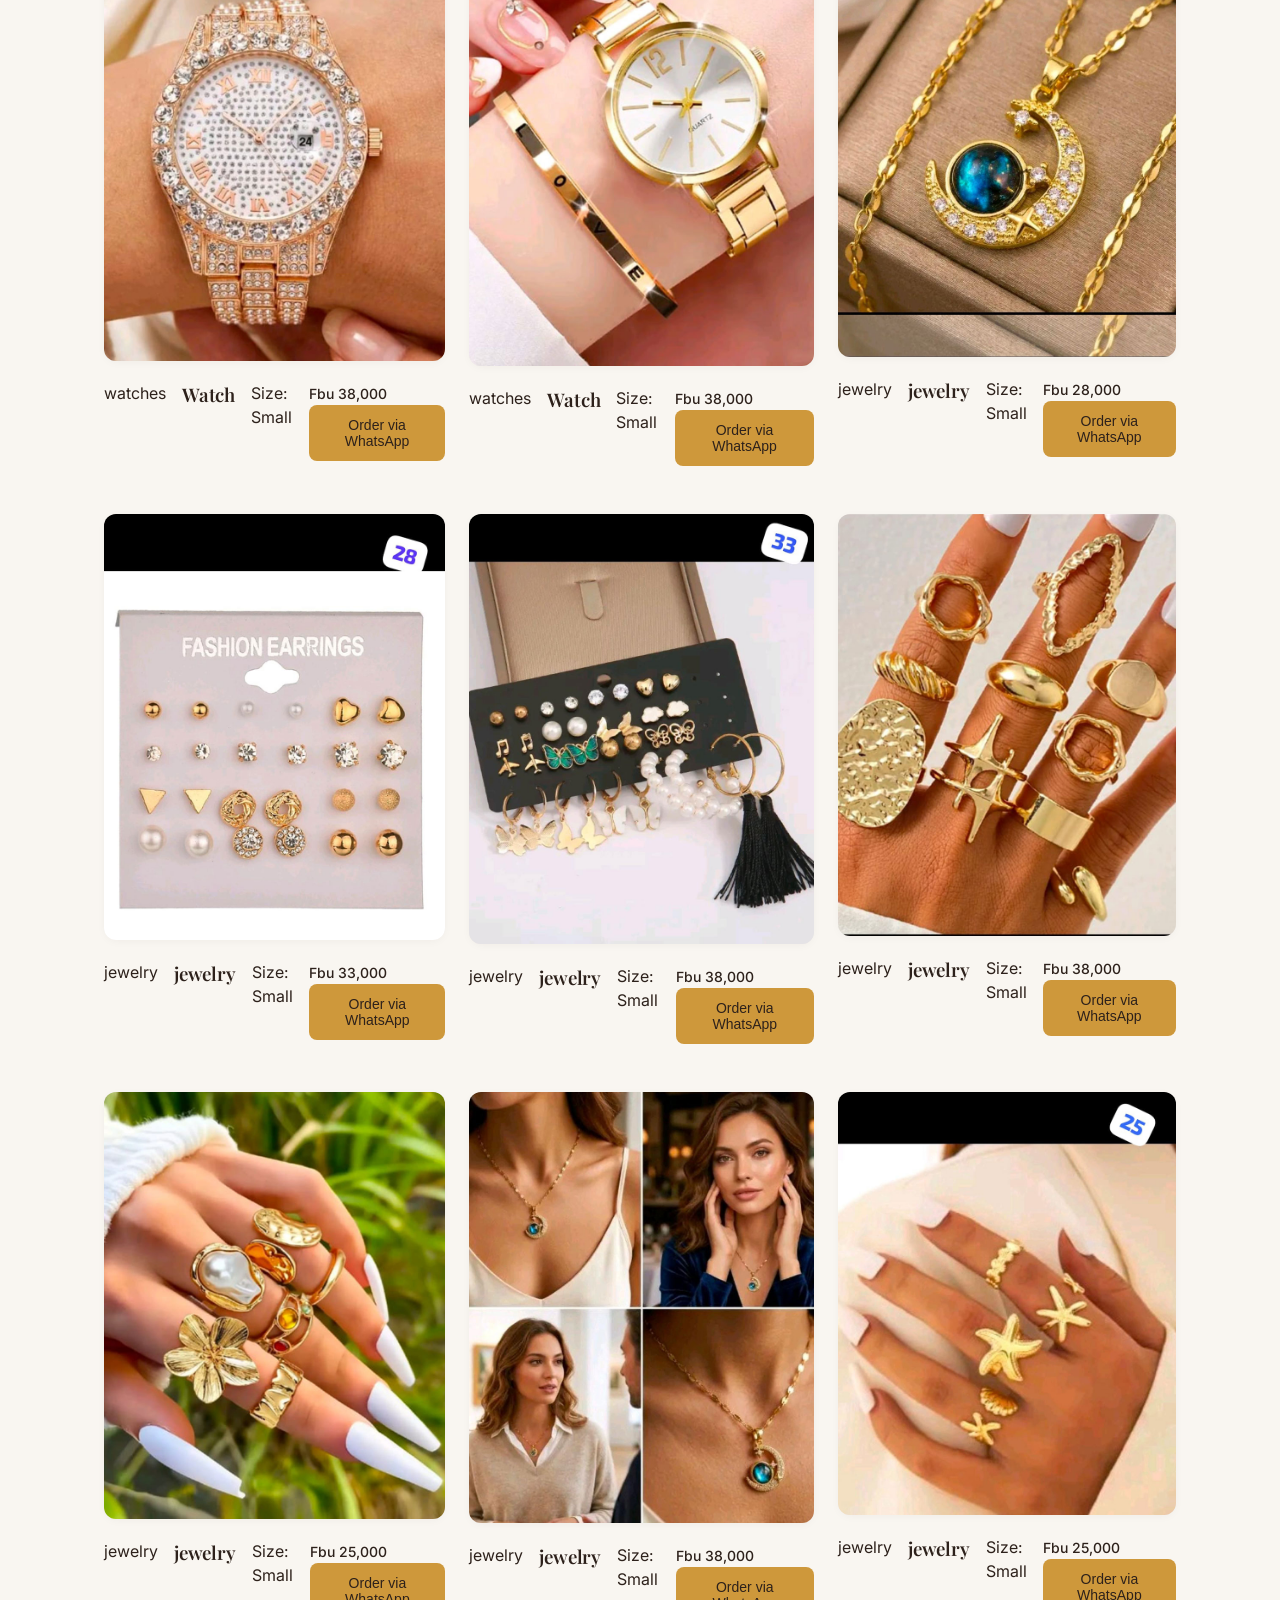
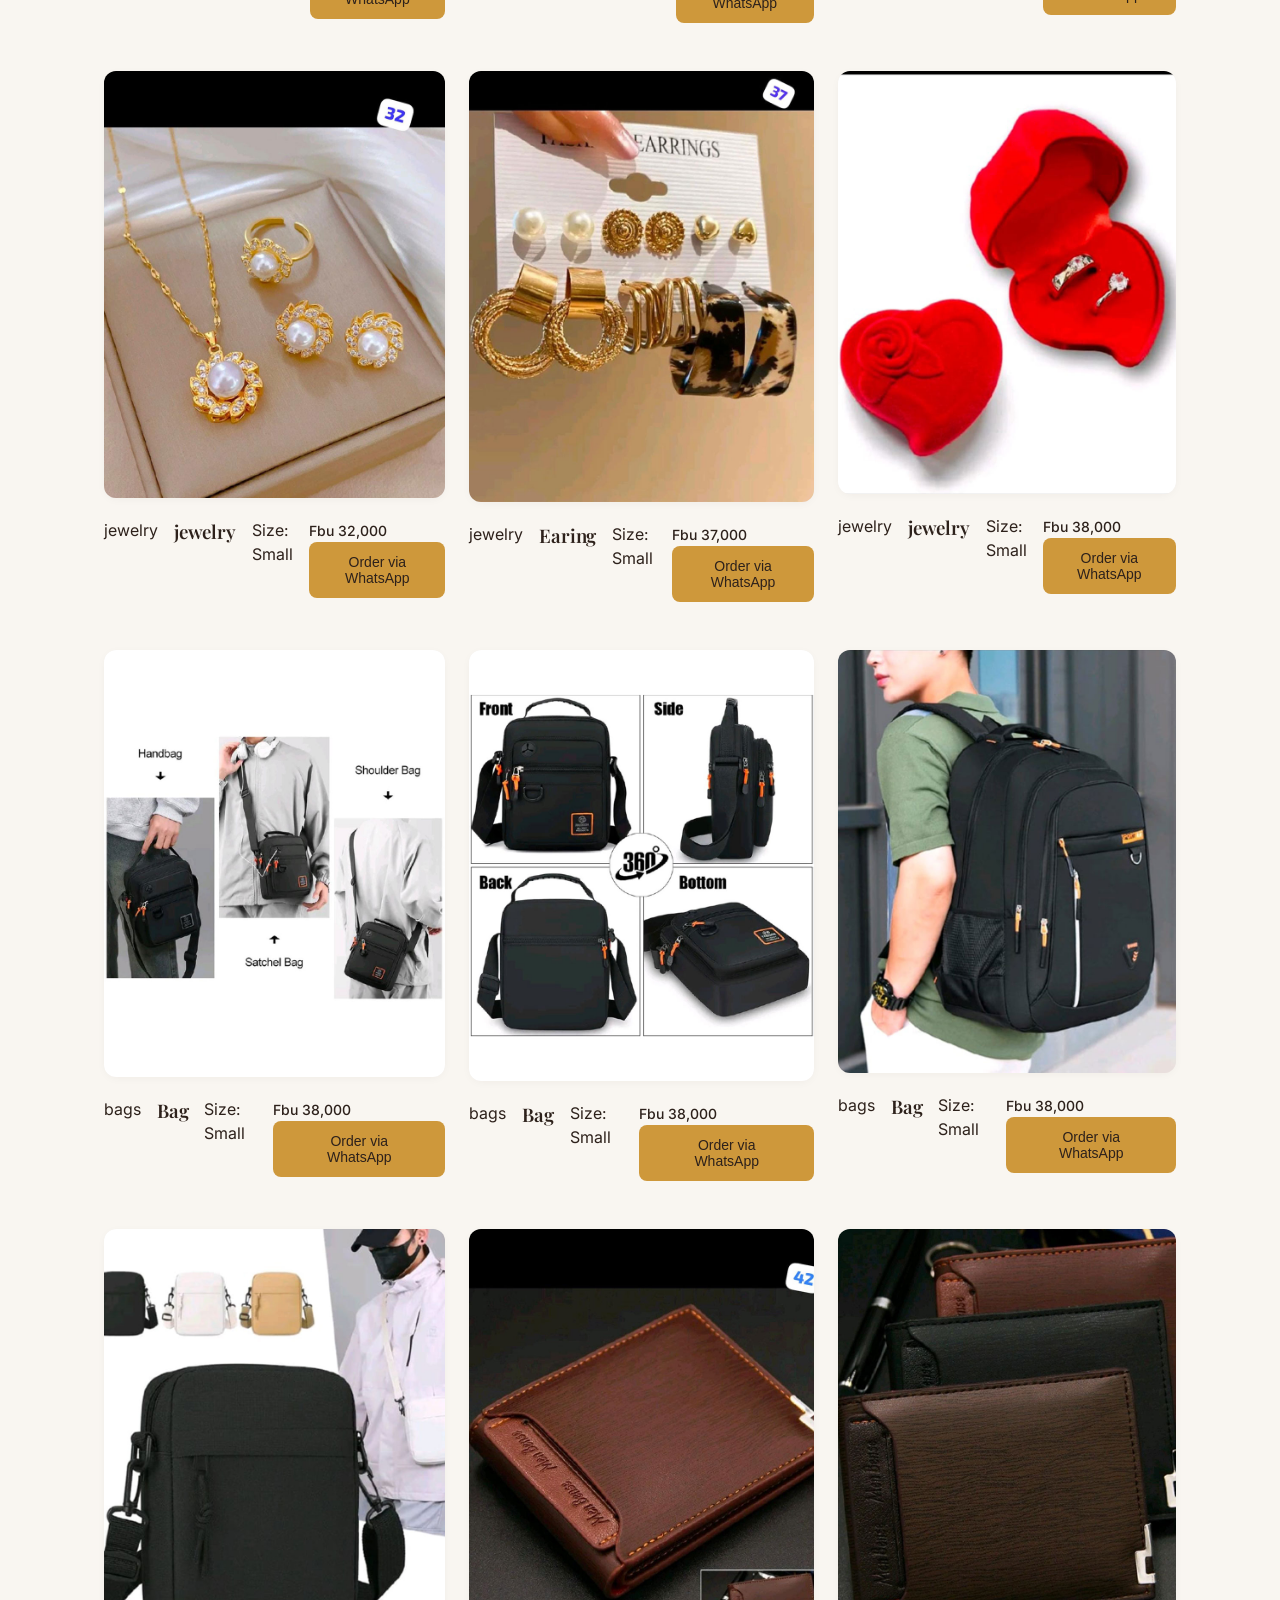
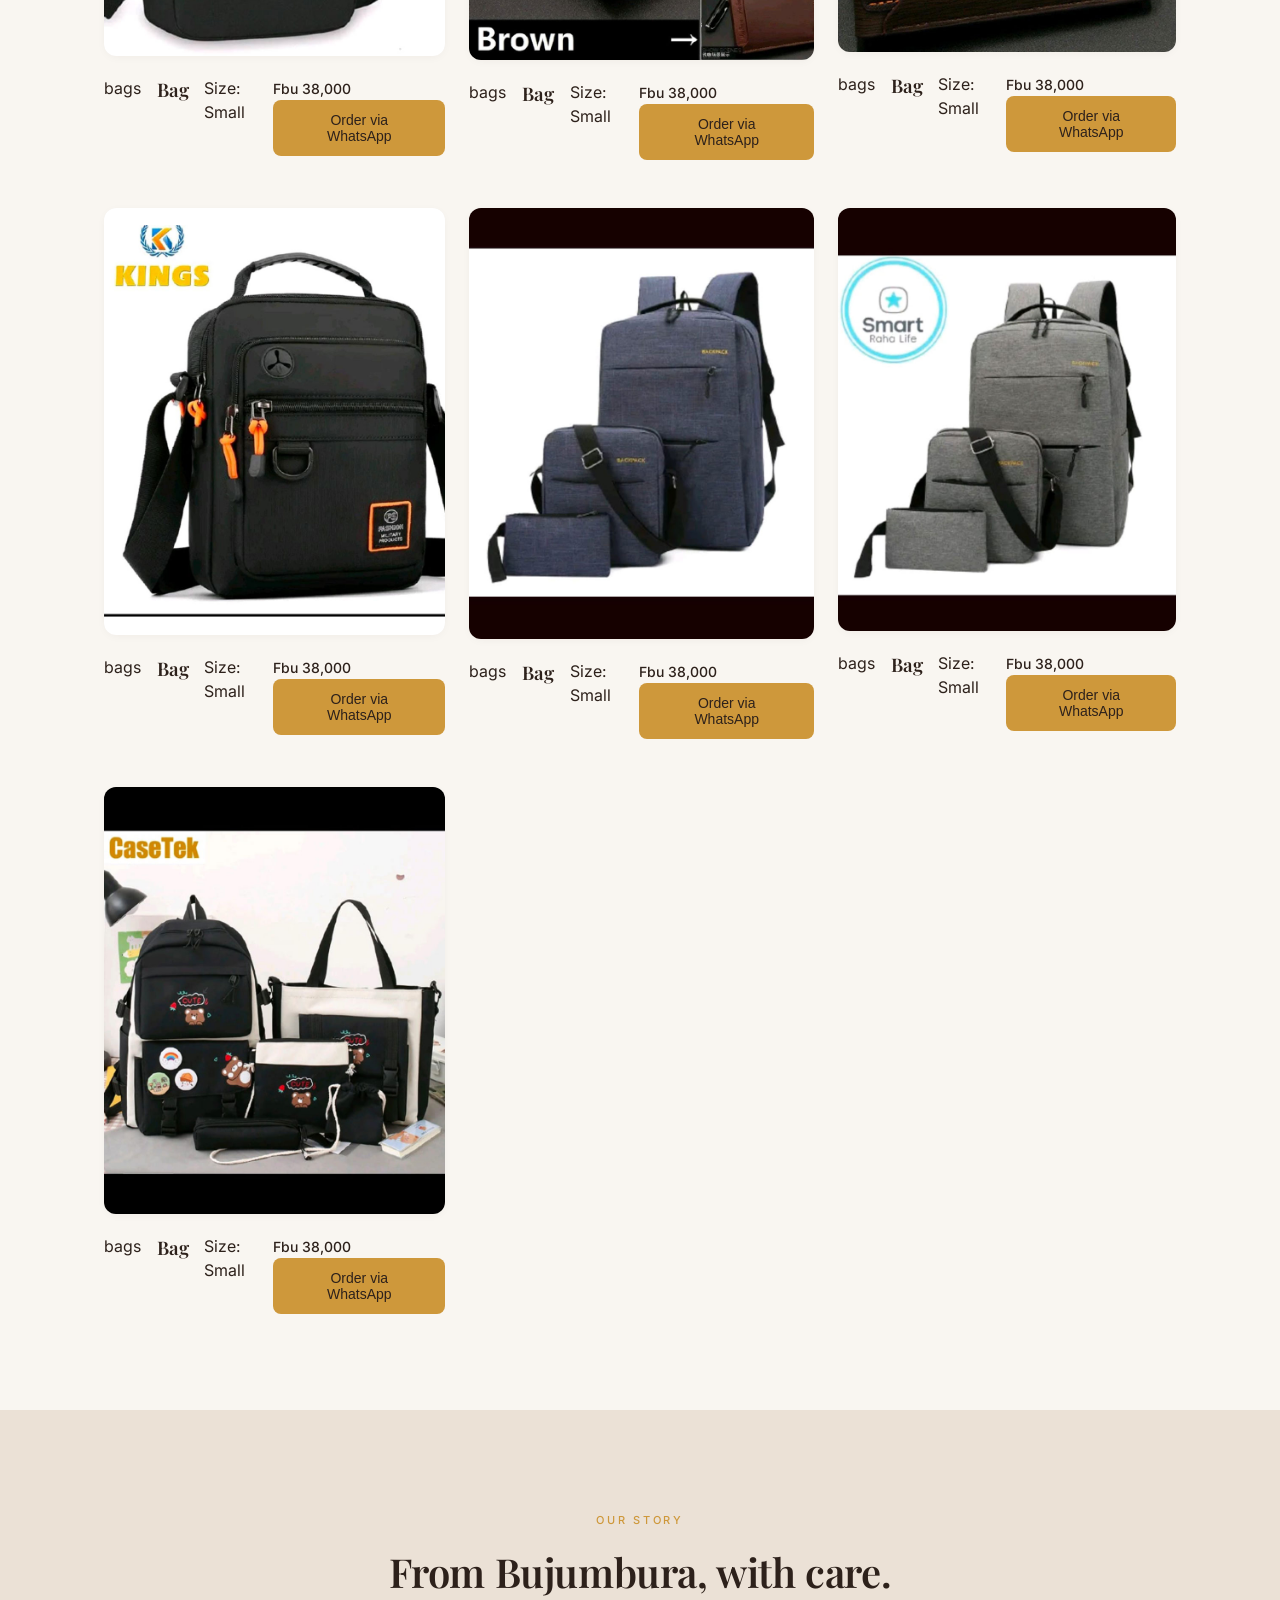
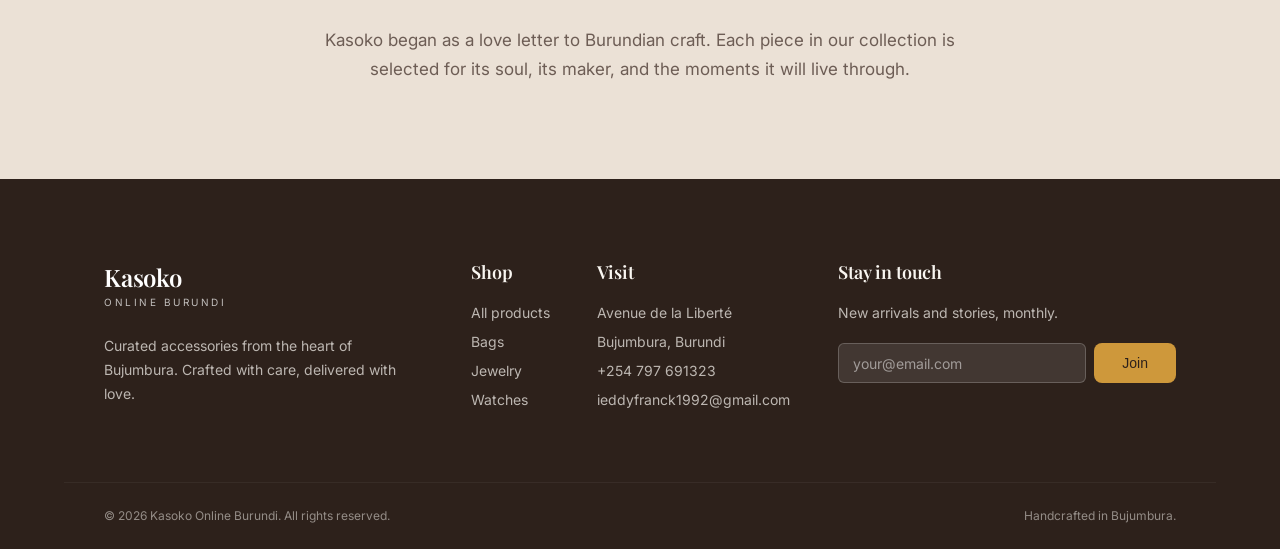
==== commit db4784f9: "Connect product catalogue UI to Supabase" ====
--- a/index.html
+++ b/index.html
@@ -9,6 +9,7 @@
   <link rel="preconnect" href="https://fonts.gstatic.com" crossorigin>
   <link href="https://fonts.googleapis.com/css2?family=Inter:wght@400;500;600&family=Playfair+Display:wght@500;600;700&display=swap" rel="stylesheet">
   <link rel="stylesheet" href="styles.css" />
+  <script src="https://cdn.jsdelivr.net/npm/@supabase/supabase-js@2"></script>
 </head>
 <body>
   <header class="navbar">
@@ -57,6 +58,13 @@
         </div>
         <p>Each item is hand-picked from artisans across Burundi and East Africa — small batches, lasting craft.</p>
       </div>
+      <div class="shop-controls" aria-label="Product search and filters">
+        <input id="searchBar" type="search" placeholder="Search products..." aria-label="Search products">
+        <select id="categoryFilter" aria-label="Filter by category">
+          <option value="all">All categories</option>
+        </select>
+      </div>
+      <div id="productsStatus" class="products-status" aria-live="polite"></div>
       <div class="product-grid" id="productGrid"></div>
     </div>
   </section>
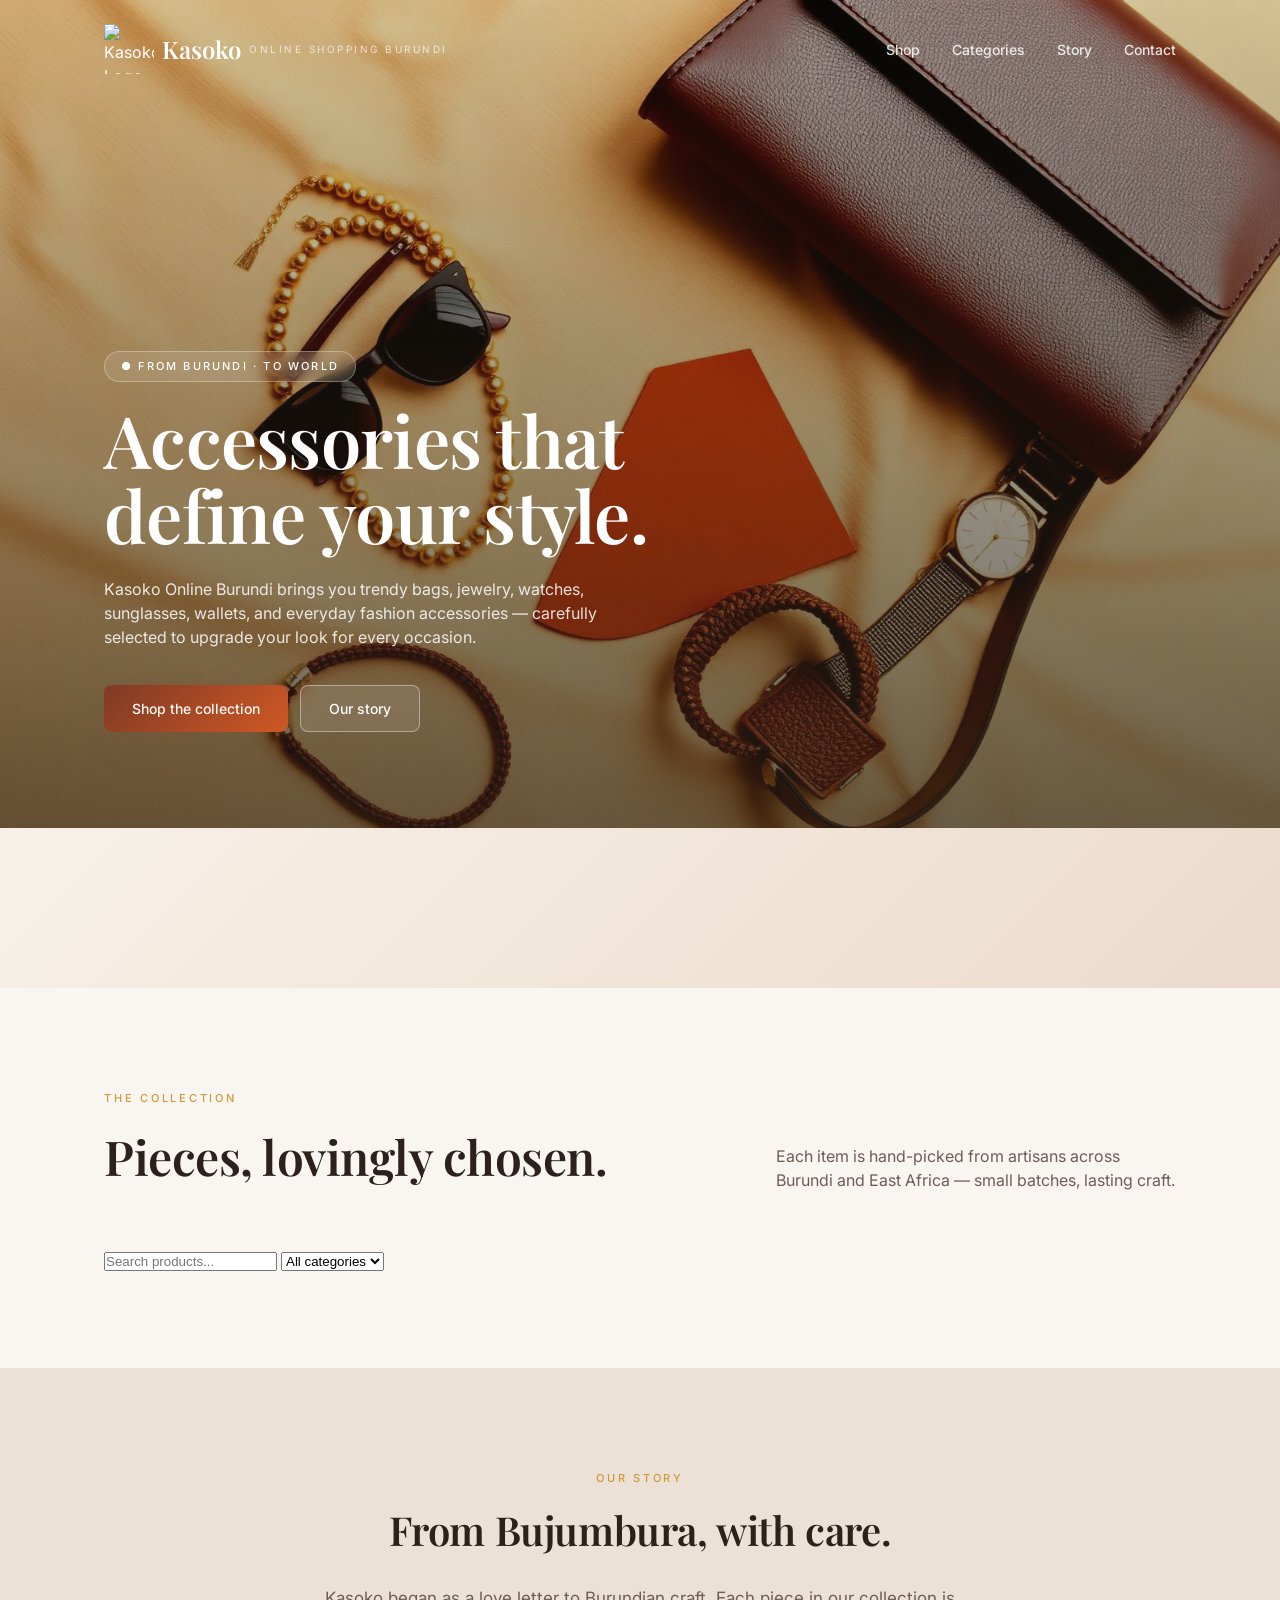
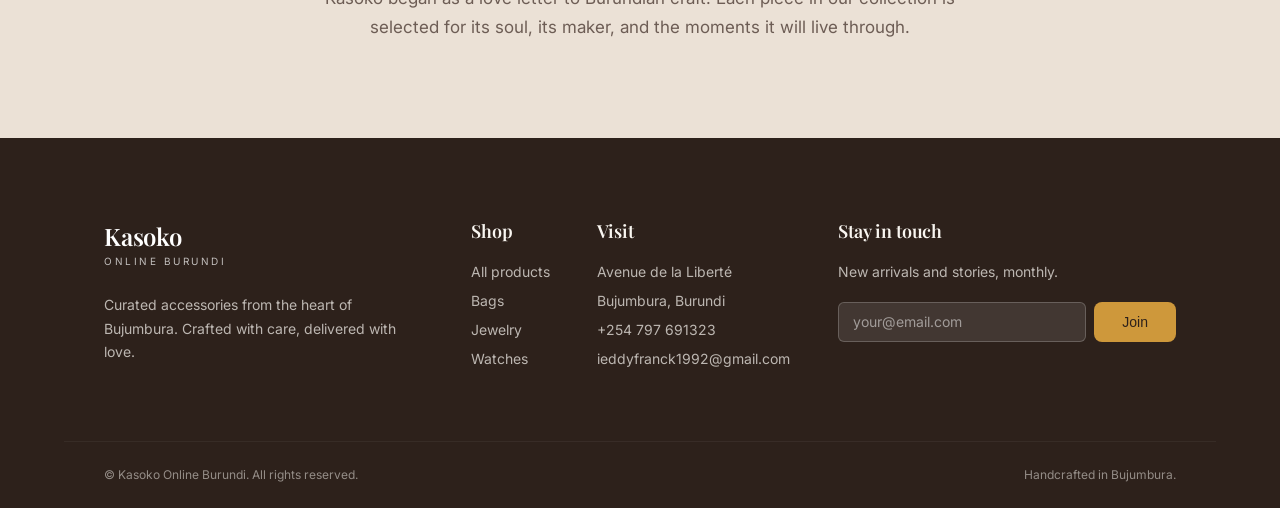
==== commit e2c0320e: "Force fresh Supabase product script on deployment" ====
--- a/index.html
+++ b/index.html
@@ -119,6 +119,6 @@
     </div>
   </footer>
 
-  <script src="script.js"></script>
+  <script src="script.js?v=20261005"></script>
 </body>
 </html>
